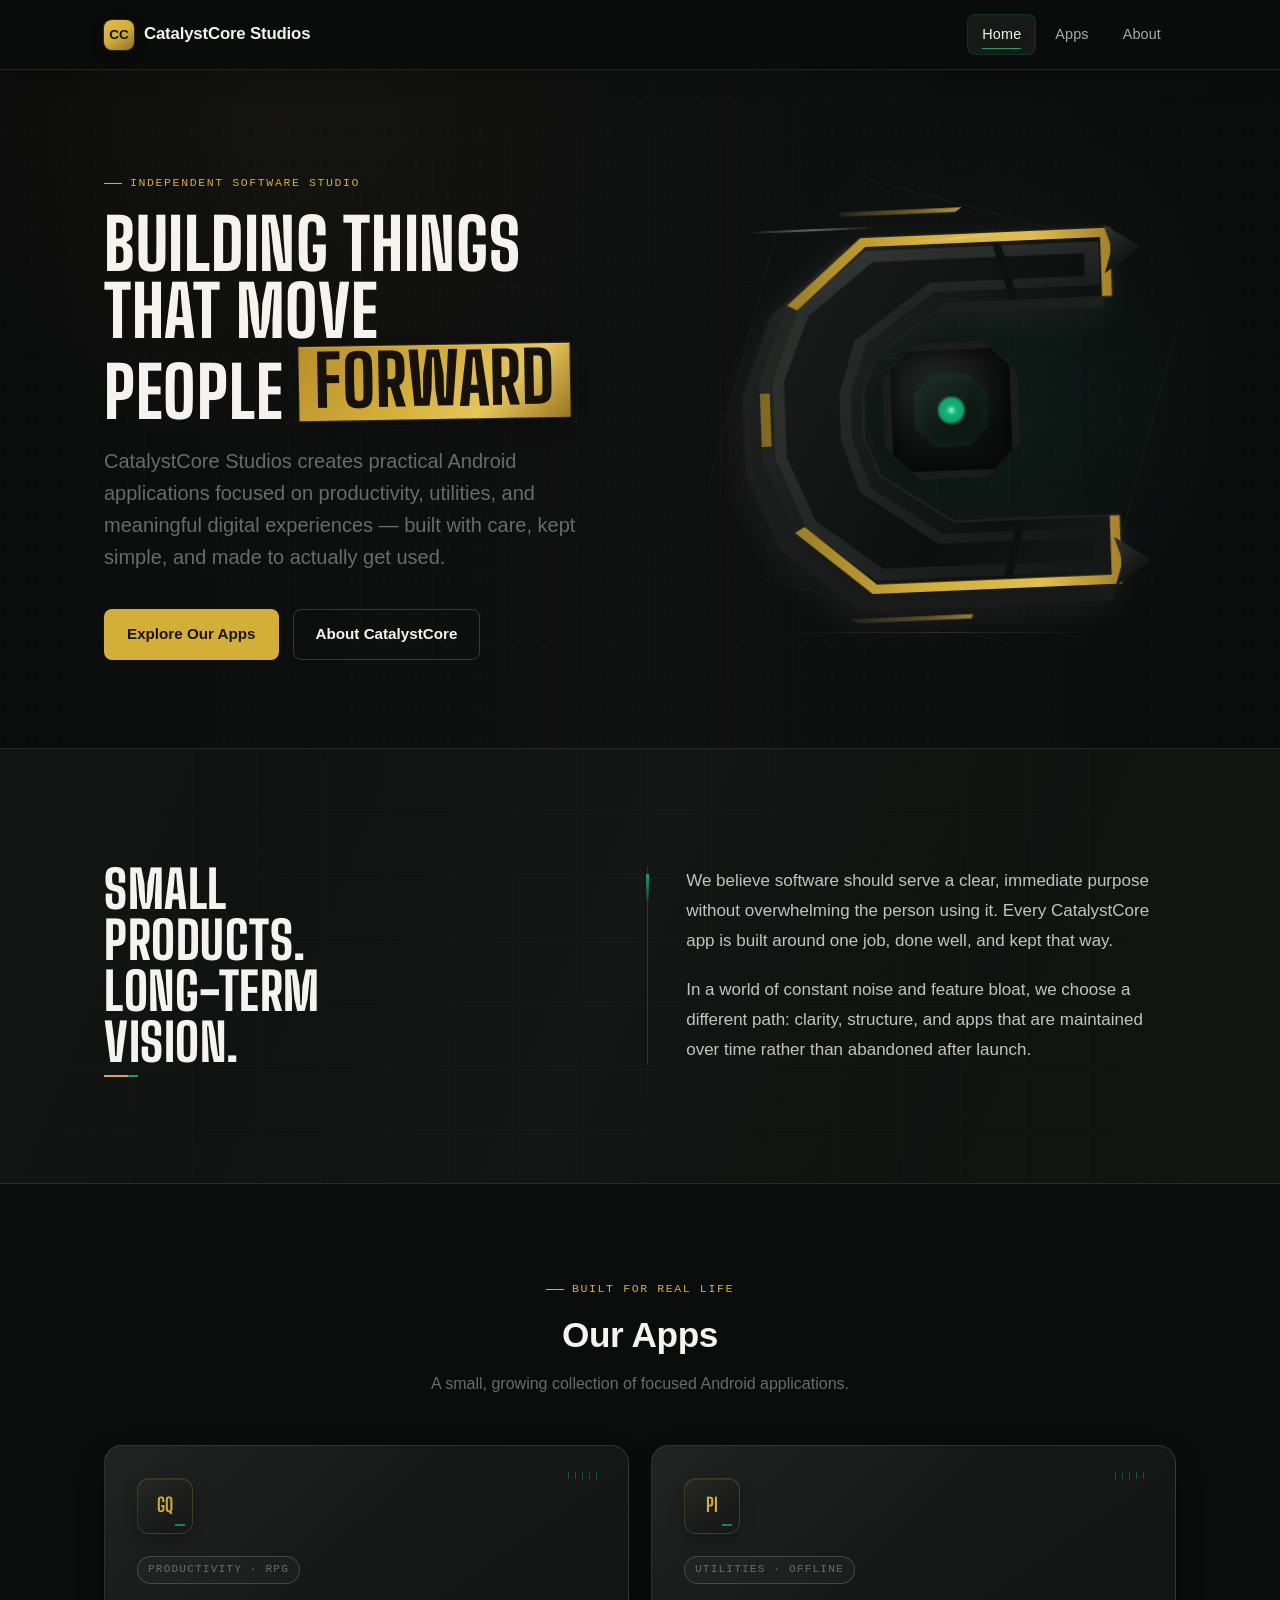
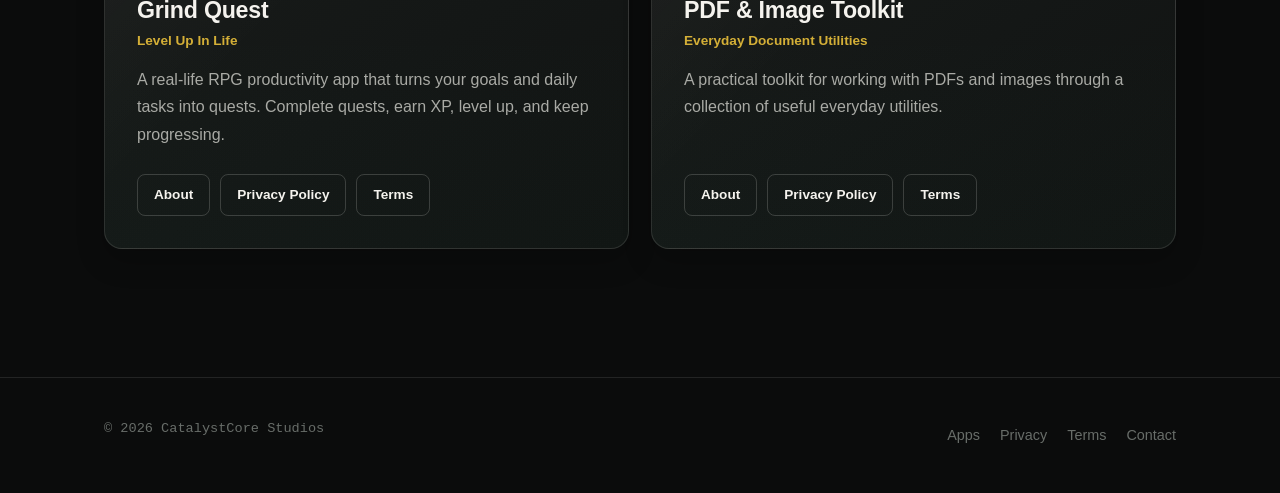
==== index.html @ 373990bd "feat: polish homepage UI, animations, and interactions" ====
<!DOCTYPE html>
<html lang="en">
<head>
  <meta charset="UTF-8" />
  <meta name="viewport" content="width=device-width, initial-scale=1.0" />
  <title>CatalystCore Studios | Practical Android Apps</title>
  <meta name="description" content="CatalystCore Studios builds practical Android applications focused on productivity, utilities, and meaningful digital experiences." />

  <!-- Open Graph -->
  <meta property="og:title" content="CatalystCore Studios" />
  <meta property="og:description" content="Building useful apps for everyday life." />
  <meta property="og:type" content="website" />
  <!-- TODO: Update with final production domain -->
  <meta property="og:url" content="https://example.github.io/catalystcore-studios/" />
  <meta property="og:image" content="assets/images/og-cover.png" />
  <!-- TODO: Add assets/images/og-cover.png (1200x630 recommended) -->

  <!-- TODO: Update canonical URL once the site has a final domain -->
  <link rel="canonical" href="https://example.github.io/catalystcore-studios/" />

  <link rel="icon" href="assets/icons/favicon.ico" />
  <!-- TODO: Add assets/icons/favicon.ico -->
  <link rel="stylesheet" href="css/style.css" />
</head>
<body>
  <a class="skip-link" href="#main">Skip to content</a>

  <header class="navbar">
    <div class="container navbar__inner">
      <a class="brand" href="index.html">
        <span class="brand__mark" aria-hidden="true">CC</span>
        CatalystCore Studios
      </a>
      <button class="nav-toggle" aria-label="Toggle navigation" aria-expanded="false">
        Menu
      </button>
      <nav class="nav-links" aria-label="Primary">
        <a href="index.html" aria-current="page">Home</a>
        <a href="apps/index.html">Apps</a>
        <a href="about.html">About</a>
      </nav>
    </div>
  </header>

  <main id="main">
    <section class="hero">
      <span class="hero-dot-field" aria-hidden="true"></span>
      <div class="container hero__inner">
        <div class="hero__copy">
          <span class="eyebrow">Independent Software Studio</span>
          <h1 class="display">
            Building things that move people
            <span class="box-accent">forward</span>
          </h1>
          <p class="hero__tagline">
            CatalystCore Studios creates practical Android applications
            focused on productivity, utilities, and meaningful digital
            experiences — built with care, kept simple, and made to
            actually get used.
          </p>
          <div class="hero__cta">
            <a class="btn btn--primary" href="apps/index.html">Explore Our Apps</a>
            <a class="btn btn--secondary" href="about.html">About CatalystCore</a>
          </div>
        </div>

        <div class="hero__visual" aria-hidden="true">
          <div class="hero-core">
            <div class="hero-core__halo"></div>
            <div class="hero-core__assembly">
              <span class="hero-core__rail hero-core__rail--one"></span>
              <span class="hero-core__rail hero-core__rail--two"></span>
              <div class="hero-core__c">
                <span class="hero-core__c-back"></span>
                <span class="hero-core__c-body"></span>
                <span class="hero-core__c-bevel"></span>
                <span class="hero-core__c-face"></span>
                <span class="hero-core__c-seam hero-core__c-seam--top"></span>
                <span class="hero-core__c-seam hero-core__c-seam--bottom"></span>
                <span class="hero-core__c-gold hero-core__c-gold--top"></span>
                <span class="hero-core__c-gold hero-core__c-gold--bottom"></span>
                <span class="hero-core__c-gold hero-core__c-gold--side"></span>
                <span class="hero-core__c-gold hero-core__c-gold--tip-top"></span>
                <span class="hero-core__c-gold hero-core__c-gold--tip-bottom"></span>
                <span class="hero-core__c-highlight"></span>
              </div>
              <span class="hero-core__fin hero-core__fin--one"></span>
              <span class="hero-core__fin hero-core__fin--two"></span>
              <div class="hero-core__chamber">
                <div class="hero-core__hex">
                  <span class="hero-core__energy"></span>
                </div>
              </div>
              <span class="hero-core__reflection"></span>
            </div>
            <span class="hero-core__baseline"></span>
          </div>
        </div>
      </div>
    </section>

    <section class="section section--band">
      <div class="container statement">
        <p class="statement__lead display">
          Small products.<br />
          <span class="box-accent box-accent--rust">Long-term vision.</span>
        </p>
        <div class="statement__body">
          <p>
            We believe software should serve a clear, immediate purpose
            without overwhelming the person using it. Every CatalystCore
            app is built around one job, done well, and kept that way.
          </p>
          <p>
            In a world of constant noise and feature bloat, we choose a
            different path: clarity, structure, and apps that are
            maintained over time rather than abandoned after launch.
          </p>
        </div>
      </div>
    </section>

    <section class="section" id="apps">
      <div class="container">
        <div class="section-heading">
          <span class="eyebrow">Built for real life</span>
          <h2>Our Apps</h2>
          <p>A small, growing collection of focused Android applications.</p>
        </div>

        <div class="grid grid--apps">
          <!-- Grind Quest -->
          <article class="card app-card reveal">
            <div class="app-card__icon" aria-hidden="true">GQ</div>
            <span class="app-card__tag">Productivity · RPG</span>
            <h3>Grind Quest</h3>
            <p class="app-card__tagline">Level Up In Life</p>
            <p>
              A real-life RPG productivity app that turns your goals and
              daily tasks into quests. Complete quests, earn XP, level up,
              and keep progressing.
            </p>
            <div class="app-card__actions">
              <a class="btn btn--secondary btn--small" href="apps/grind-quest/index.html">About</a>
              <a class="btn btn--secondary btn--small" href="apps/grind-quest/privacy.html">Privacy Policy</a>
              <a class="btn btn--secondary btn--small" href="apps/grind-quest/terms.html">Terms</a>
            </div>
          </article>

          <!-- PDF & Image Toolkit -->
          <article class="card app-card reveal">
            <div class="app-card__icon" aria-hidden="true">PI</div>
            <span class="app-card__tag">Utilities · Offline</span>
            <h3>PDF &amp; Image Toolkit</h3>
            <p class="app-card__tagline">Everyday Document Utilities</p>
            <p>
              A practical toolkit for working with PDFs and images through a
              collection of useful everyday utilities.
            </p>
            <div class="app-card__actions">
              <a class="btn btn--secondary btn--small" href="apps/pdf-image-toolkit/index.html">About</a>
              <a class="btn btn--secondary btn--small" href="apps/pdf-image-toolkit/privacy.html">Privacy Policy</a>
              <a class="btn btn--secondary btn--small" href="apps/pdf-image-toolkit/terms.html">Terms</a>
            </div>
          </article>

          <!-- To add a future app card, copy one of the <article class="app-card"> blocks above -->
        </div>
      </div>
    </section>
  </main>

  <footer class="footer">
    <div class="container footer__inner">
      <p class="footer__copy">© 2026 CatalystCore Studios</p>
      <nav class="footer__links" aria-label="Footer">
        <a href="apps/index.html">Apps</a>
        <a href="apps/index.html">Privacy</a>
        <a href="apps/index.html">Terms</a>
        <a href="about.html#contact">Contact</a>
      </nav>
    </div>
  </footer>

  <script src="js/main.js"></script>
</body>
</html>
---- css/style.css ----
/* ==========================================================================
   CatalystCore Studios — Design System
   Signature: the "ascent box" — the key word of every major headline sits
   inside a solid, slightly-tilted accent block. It's a nod to the studio's
   name (catalyst → change → forward motion) and to Grind Quest's whole
   premise of leveling up one deliberate step at a time.
   ========================================================================== */

@import url("https://fonts.googleapis.com/css2?family=Big+Shoulders+Display:wght@600;700;800;900&display=swap");

:root {
  /* Core colors */
  --color-bg: #0B0C0C;
  --color-surface: #0F1110;
  --color-card: #141616;
  --color-card-highlight: #1A1D1B;
  --color-text: #F5F3EE;
  --color-text-secondary: #A9AAA5;
  --color-text-muted: #686D69;
  --color-emerald: #0FA36E;
  --color-emerald-hover: #12B77D;
  --color-gold: #D4AF37;
  --color-gold-hover: #E2BF4D;
  --color-border: rgba(245, 243, 238, 0.10);
  --color-border-strong: rgba(245, 243, 238, 0.18);
  --color-focus: #0FA36E;
  --color-success: #78C69A;
  --color-danger: #E08B8B;
  --color-grid: rgba(255, 255, 255, 0.035);
  --color-gold-soft: rgba(212, 175, 55, 0.12);
  --color-emerald-soft: rgba(15, 163, 110, 0.12);

  /* Compatibility aliases for existing components */
  --background: var(--color-bg);
  --surface: var(--color-surface);
  --surface-alt: #121413;
  --surface-secondary: var(--color-card-highlight);
  --text: var(--color-text);
  --text-muted: var(--color-text-muted);
  --accent: var(--color-gold);
  --accent-strong: var(--color-gold-hover);
  --accent-soft: var(--color-gold-soft);
  --rust: var(--color-emerald);
  --rust-soft: var(--color-emerald-soft);
  --border: var(--color-border);
  --border-strong: var(--color-border-strong);
  --danger: var(--color-danger);
  --success: var(--color-success);

  /* Typography */
  --font-sans: -apple-system, BlinkMacSystemFont, "Segoe UI", Inter, Roboto, Helvetica, Arial, sans-serif;
  --font-display: "Big Shoulders Display", var(--font-sans);
  --font-mono: ui-monospace, SFMono-Regular, Menlo, monospace;
  --font-weight-regular: 400;
  --font-weight-medium: 500;
  --font-weight-semibold: 600;
  --font-weight-bold: 700;
  --font-size-display: clamp(3rem, 7vw, 5.5rem);
  --font-size-h1: clamp(2.35rem, 5vw, 4rem);
  --font-size-h2: clamp(1.7rem, 3.2vw, 2.5rem);
  --font-size-h3: clamp(1.2rem, 2vw, 1.5rem);
  --font-size-body: 1rem;
  --font-size-small: 0.9rem;
  --font-size-meta: 0.72rem;
  --line-height-body: 1.6;
  --line-height-tight: 1.05;
  --letter-spacing-meta: 0.12em;

  /* Spacing */
  --space-1: 4px;
  --space-2: 8px;
  --space-3: 12px;
  --space-4: 16px;
  --space-5: 20px;
  --space-6: 24px;
  --space-8: 32px;
  --space-10: 40px;
  --space-12: 48px;
  --space-16: 64px;
  --space-20: 80px;

  /* Surfaces */
  --surface-card: var(--color-card);
  --surface-panel: var(--color-surface);
  --surface-elevated: var(--color-card-highlight);
  --border-subtle: var(--color-border);
  --border-strong-token: var(--color-border-strong);
  --radius-sm: 8px;
  --radius-md: 12px;
  --radius-lg: 18px;
  --shadow-sm: 0 1px 2px rgba(0, 0, 0, 0.35);
  --shadow-md: 0 10px 28px rgba(0, 0, 0, 0.32);
  --shadow-lg: 0 20px 50px rgba(0, 0, 0, 0.42);

  /* Motion */
  --duration-fast: 150ms;
  --duration-normal: 220ms;
  --duration-slow: 420ms;
  --ease-standard: cubic-bezier(0.2, 0.65, 0.3, 1);
  --ease-emphasized: cubic-bezier(0.16, 1, 0.3, 1);

  --max-width: 1120px;
}


/* ---- Reset ---- */
*,
*::before,
*::after {
  box-sizing: border-box;
}

html {
  scroll-behavior: smooth;
}

@media (prefers-reduced-motion: reduce) {
  html {
    scroll-behavior: auto;
  }
  *,
  *::before,
  *::after {
    animation-duration: 0.001ms !important;
    animation-iteration-count: 1 !important;
    transition-duration: 0.001ms !important;
    scroll-behavior: auto !important;
  }
}

body {
  margin: 0;
  background: var(--background);
  color: var(--text);
  font-family: var(--font-sans);
  line-height: 1.6;
  -webkit-font-smoothing: antialiased;
}

img {
  max-width: 100%;
  display: block;
}

a {
  color: inherit;
  text-decoration: none;
}

ul {
  list-style: none;
  margin: 0;
  padding: 0;
}

h1,
h2,
h3,
h4 {
  line-height: 1.05;
  font-weight: 700;
  letter-spacing: -0.01em;
  margin: 0 0 0.5em;
  font-family: var(--font-sans);
}

p {
  margin: 0 0 1em;
  color: var(--text-muted);
}

/* ---- Focus states (accessibility) ---- */
a:focus-visible,
button:focus-visible,
input:focus-visible {
  outline: 2px solid var(--color-focus);
  outline-offset: 3px;
  border-radius: 4px;
}

/* ---- Layout helpers ---- */
.container {
  width: 100%;
  max-width: var(--max-width);
  margin: 0 auto;
  padding: 0 24px;
}

.section {
  padding: 88px 0;
}

.section--tight {
  padding: 56px 0;
}

/* Alternating warm band — the studio's rhythm device, echoed from panel
   to panel down every long page instead of a flat single background. */
.section--band {
  background: var(--surface-alt);
  border-top: 1px solid var(--border);
  border-bottom: 1px solid var(--border);
}

.section-heading {
  max-width: 640px;
  margin: 0 auto 48px;
  text-align: center;
}

.section-heading h2 {
  font-size: clamp(1.6rem, 3vw, 2.2rem);
}

#apps .section-heading h2 {
  transition: color 220ms var(--ease-standard), transform 220ms var(--ease-standard);
}

#apps .section-heading:hover h2 {
  color: #fffefa;
  transform: translateY(-1px);
}

.section-heading p {
  margin: 0;
}

/* ---- Eyebrow / kicker label ---- */
.eyebrow {
  display: inline-flex;
  align-items: center;
  gap: 8px;
  font-family: var(--font-mono);
  font-size: 0.72rem;
  letter-spacing: 0.14em;
  text-transform: uppercase;
  color: var(--accent);
  margin-bottom: 18px;
}

.eyebrow::before {
  content: "";
  width: 18px;
  height: 1px;
  background: var(--accent);
  display: inline-block;
}

.hero__copy > .eyebrow,
#apps .section-heading .eyebrow {
  transition:
    color 220ms var(--ease-standard),
    letter-spacing 220ms var(--ease-standard);
}

.hero__copy > .eyebrow::before,
#apps .section-heading .eyebrow::before {
  transition: background-color 220ms var(--ease-standard), width 220ms var(--ease-standard);
}

.hero__copy:hover > .eyebrow,
#apps .section-heading:hover .eyebrow {
  color: var(--color-emerald-hover);
  letter-spacing: 0.145em;
}

.hero__copy:hover > .eyebrow::before,
#apps .section-heading:hover .eyebrow::before {
  width: 21px;
  background-color: var(--color-emerald);
}

/* ---- Signature: Ascent Box ---- */
.display {
  font-family: var(--font-display);
  font-weight: 800;
  text-transform: uppercase;
  letter-spacing: 0.01em;
  line-height: 0.95;
}

.box-accent {
  display: inline-block;
  background: var(--accent);
  color: #14120a;
  padding: 0.02em 0.22em 0.08em;
  transform: rotate(-1deg);
  box-shadow: var(--shadow-sm);
}

.box-accent--rust {
  background: var(--rust);
  color: #17110c;
}

/* ---- Skip link ---- */
.skip-link {
  position: absolute;
  top: -48px;
  left: 16px;
  background: var(--accent);
  color: #17150c;
  padding: 10px 16px;
  border-radius: var(--radius-sm);
  font-weight: 600;
  z-index: 999;
  transition: top 0.15s ease;
}

.skip-link:focus {
  top: 16px;
}

/* ---- Navbar ---- */
.navbar {
  position: sticky;
  top: 0;
  z-index: 100;
  background: rgba(11, 12, 12, 0.84);
  border-bottom: 1px solid var(--border-subtle);
  backdrop-filter: blur(12px) saturate(115%);
  -webkit-backdrop-filter: blur(12px) saturate(115%);
  box-shadow: 0 6px 24px rgba(0, 0, 0, 0.16);
  transition: background var(--duration-normal) var(--ease-standard),
    border-color var(--duration-normal) var(--ease-standard),
    box-shadow var(--duration-normal) var(--ease-standard);
}

.navbar__inner {
  display: flex;
  align-items: center;
  justify-content: space-between;
  padding: 14px 24px;
}

.brand {
  display: inline-flex;
  align-items: center;
  gap: 10px;
  font-weight: var(--font-weight-semibold);
  font-size: 1.05rem;
  color: var(--color-text);
  letter-spacing: -0.01em;
  transition: color var(--duration-normal) var(--ease-standard);
}

.brand:hover {
  color: var(--color-text);
}

.brand__mark {
  width: 30px;
  height: 30px;
  border-radius: var(--radius-sm);
  background: linear-gradient(145deg, #E0BC4A 0%, #D4AF37 48%, #8B7127 100%);
  display: inline-flex;
  align-items: center;
  justify-content: center;
  font-size: 0.85rem;
  font-weight: 800;
  color: #11120F;
  flex-shrink: 0;
  box-shadow: 0 0 0 1px rgba(212, 175, 55, 0.18), 0 5px 14px rgba(0, 0, 0, 0.24);
  transition: transform var(--duration-normal) var(--ease-emphasized),
    box-shadow var(--duration-normal) var(--ease-standard);
}

.brand:hover .brand__mark {
  transform: translateY(-1px);
  box-shadow: 0 0 0 1px rgba(15, 163, 110, 0.24),
    0 0 18px rgba(15, 163, 110, 0.12),
    0 7px 16px rgba(0, 0, 0, 0.28);
}

.nav-links {
  display: flex;
  align-items: center;
  gap: 4px;
}

.nav-links a {
  position: relative;
  display: inline-flex;
  align-items: center;
  min-height: 38px;
  padding: 8px 14px;
  border: 1px solid transparent;
  border-radius: var(--radius-sm);
  color: var(--color-text-secondary);
  font-size: 0.9rem;
  font-weight: var(--font-weight-medium);
  letter-spacing: 0.01em;
  transition: color var(--duration-normal) var(--ease-standard),
    background var(--duration-normal) var(--ease-standard),
    border-color var(--duration-normal) var(--ease-standard),
    transform var(--duration-normal) var(--ease-emphasized),
    box-shadow var(--duration-normal) var(--ease-standard);
}

.nav-links a::after {
  content: "";
  position: absolute;
  left: 14px;
  right: 14px;
  bottom: 5px;
  height: 1px;
  background: var(--color-emerald);
  transform: scaleX(0);
  transform-origin: center;
  opacity: 0;
  transition: transform var(--duration-normal) var(--ease-emphasized),
    opacity var(--duration-normal) var(--ease-standard);
}

.nav-links a:hover {
  color: var(--color-text);
  background: rgba(26, 29, 27, 0.68);
  border-color: rgba(245, 243, 238, 0.07);
  transform: translateY(-1px);
}

.nav-links a:hover::after,
.nav-links a[aria-current="page"]::after {
  transform: scaleX(1);
  opacity: 1;
}

.nav-links a[aria-current="page"] {
  color: var(--color-text);
  background: rgba(26, 29, 27, 0.88);
  border-color: rgba(15, 163, 110, 0.16);
  box-shadow: inset 0 0 18px rgba(15, 163, 110, 0.035);
}

.nav-toggle {
  display: none;
  position: relative;
  background: rgba(20, 22, 22, 0.78);
  border: 1px solid var(--border-subtle);
  border-radius: var(--radius-sm);
  color: var(--color-text);
  padding: 8px 10px;
  cursor: pointer;
  transition: background var(--duration-normal) var(--ease-standard),
    border-color var(--duration-normal) var(--ease-standard),
    transform var(--duration-normal) var(--ease-emphasized);
}

.nav-toggle:hover {
  background: var(--color-card-highlight);
  border-color: rgba(15, 163, 110, 0.28);
  transform: translateY(-1px);
}

/* ---- Buttons ---- */
.btn {
  display: inline-flex;
  align-items: center;
  justify-content: center;
  gap: 8px;
  padding: 12px 22px;
  border-radius: var(--radius-sm);
  font-weight: 600;
  font-size: 0.95rem;
  cursor: pointer;
  border: 1px solid transparent;
  transition: transform var(--duration-normal) var(--ease-emphasized),
    background var(--duration-normal) var(--ease-standard),
    border-color var(--duration-normal) var(--ease-standard),
    box-shadow var(--duration-normal) var(--ease-standard),
    color var(--duration-normal) var(--ease-standard);
}

.btn:active {
  transform: translateY(1px);
}

.btn--primary {
  background: var(--accent);
  color: #17150c;
}

.btn--primary:hover {
  background: linear-gradient(135deg, var(--color-gold-hover), var(--color-gold));
  box-shadow: 0 7px 18px rgba(212, 175, 55, 0.14);
  transform: translateY(-1px);
}

.hero__cta > .btn--primary {
  position: relative;
  isolation: isolate;
  background: var(--accent);
  transition:
    transform 280ms var(--ease-standard),
    background-color 280ms var(--ease-standard),
    border-color 280ms var(--ease-standard),
    box-shadow 280ms var(--ease-standard),
    color 280ms var(--ease-standard);
}

.hero__cta > .btn--primary::before {
  content: "";
  position: absolute;
  inset: 0;
  z-index: -1;
  border-radius: inherit;
  background: linear-gradient(135deg, var(--color-gold-hover), var(--color-gold));
  opacity: 0;
  transition: opacity 280ms var(--ease-standard);
  pointer-events: none;
}

.hero__cta > .btn--primary:hover {
  background: var(--accent);
}

.hero__cta > .btn--primary:hover::before {
  opacity: 1;
}

.btn--secondary {
  background: transparent;
  color: var(--text);
  border-color: var(--border-strong);
}

.btn--secondary:hover {
  border-color: rgba(15, 163, 110, 0.34);
  color: var(--color-text);
  background: rgba(15, 163, 110, 0.05);
  box-shadow: 0 5px 16px rgba(0, 0, 0, 0.18);
  transform: translateY(-1px);
}

.btn--small {
  padding: 9px 16px;
  font-size: 0.85rem;
}

.btn--block {
  width: 100%;
}

.btn--disabled,
.btn[aria-disabled="true"] {
  opacity: 0.5;
  pointer-events: none;
}

/* ---- Hero ---- */
.hero {
  padding: 96px 0 88px;
  position: relative;
  overflow: hidden;
  isolation: isolate;
  background:
    radial-gradient(circle at 78% 42%, rgba(15, 163, 110, 0.045), transparent 28%),
    radial-gradient(circle at 22% 8%, rgba(212, 175, 55, 0.035), transparent 30%),
    var(--color-bg);
}

.hero::before {
  content: "";
  position: absolute;
  inset: 0;
  z-index: -2;
  background-image:
    linear-gradient(var(--color-grid) 1px, transparent 1px),
    linear-gradient(90deg, var(--color-grid) 1px, transparent 1px);
  background-size: 72px 72px;
  mask-image: radial-gradient(ellipse at center, black 20%, transparent 82%);
  -webkit-mask-image: radial-gradient(ellipse at center, black 20%, transparent 82%);
  opacity: 0.55;
  pointer-events: none;
}

.hero::after {
  content: "";
  position: absolute;
  inset: 0;
  z-index: -1;
  background:
    linear-gradient(90deg, transparent 0%, rgba(245, 243, 238, 0.018) 50%, transparent 100%),
    radial-gradient(circle at 76% 52%, rgba(15, 163, 110, 0.06), transparent 24%);
  pointer-events: none;
}

.hero-dot-field {
  position: absolute;
  inset: 0;
  z-index: 0;
  pointer-events: none;
}

.hero-dot-field::before,
.hero-dot-field::after {
  content: "";
  position: absolute;
  inset: 0;
  background-size: 32px 32px;
  background-position: 16px 16px;
  pointer-events: none;
}

.hero-dot-field::before {
  background-image: radial-gradient(circle, rgba(205, 213, 207, 0.12) 0.9px, transparent 1.2px);
  opacity: 0.38;
}

.hero-dot-field::after {
  background-image: radial-gradient(circle, rgba(15, 163, 110, 0.38) 0.95px, transparent 1.25px);
  mask-image: radial-gradient(circle 156px at var(--dot-x, -240px) var(--dot-y, -240px), rgba(0, 0, 0, 0.88) 0%, rgba(0, 0, 0, 0.62) 38%, rgba(0, 0, 0, 0.2) 72%, transparent 100%);
  -webkit-mask-image: radial-gradient(circle 156px at var(--dot-x, -240px) var(--dot-y, -240px), rgba(0, 0, 0, 0.88) 0%, rgba(0, 0, 0, 0.62) 38%, rgba(0, 0, 0, 0.2) 72%, transparent 100%);
  opacity: 0;
  transition: opacity 360ms var(--ease-standard);
}

.hero-dot-field.is-active::after {
  opacity: 0.8;
}

.hero__inner {
  position: relative;
  z-index: 1;
  display: grid;
  grid-template-columns: 1.08fr 0.92fr;
  gap: 52px;
  align-items: center;
}

.hero__copy {
  max-width: 560px;
  position: relative;
  z-index: 2;
}

.hero h1 {
  font-size: clamp(2.6rem, 6vw, 4.4rem);
  margin-bottom: 20px;
  color: var(--color-text);
  text-wrap: balance;
  transition: color 220ms var(--ease-standard), transform 220ms var(--ease-standard);
}

.hero__copy:hover h1 {
  color: #fffefa;
  transform: translateY(-1px);
}

.hero .box-accent {
  position: relative;
  overflow: hidden;
  background: linear-gradient(135deg, #B98E28 0%, var(--color-gold) 45%, #E6C65B 72%, #9B7620 100%);
  color: #14120A;
  box-shadow:
    0 1px 0 rgba(255, 255, 255, 0.18) inset,
    0 8px 18px rgba(0, 0, 0, 0.22),
    0 0 0 1px rgba(212, 175, 55, 0.18);
}

.hero .box-accent::after {
  content: "";
  position: absolute;
  top: -20%;
  left: -30%;
  width: 18%;
  height: 140%;
  background: rgba(255, 255, 255, 0.22);
  transform: skewX(-18deg);
  opacity: 0;
  transition: left 500ms var(--ease-emphasized), opacity 300ms var(--ease-standard);
}

.hero:hover .box-accent::after {
  left: 112%;
  opacity: 0.7;
}

.hero__tagline {
  font-size: clamp(1.05rem, 2vw, 1.25rem);
  color: var(--text-muted);
  margin-bottom: 36px;
  max-width: 46ch;
}

.hero__cta {
  display: flex;
  gap: 14px;
  flex-wrap: wrap;
}

.hero__visual {
  position: relative;
  min-height: 460px;
  display: flex;
  align-items: center;
  justify-content: center;
  perspective: 1100px;
}

.hero-core {
  position: relative;
  width: min(100%, 500px);
  aspect-ratio: 1 / 1;
  display: grid;
  place-items: center;
}

/* Faint architectural back layer: slowly turning octagonal frame. */
.hero-core::before {
  content: "";
  position: absolute;
  inset: 6%;
  border: 1px solid rgba(245, 243, 238, 0.06);
  clip-path: polygon(18% 0, 82% 0, 100% 18%, 100% 82%, 82% 100%, 18% 100%, 0 82%, 0 18%);
  transform: rotate(15deg);
  animation: catalyst-core-frame 120s linear infinite;
}

.hero-core__halo {
  position: absolute;
  width: 34%;
  height: 34%;
  left: 33%;
  top: 33%;
  border-radius: 50%;
  background: radial-gradient(circle, rgba(15, 163, 110, 0.14) 0%, rgba(15, 163, 110, 0.03) 40%, transparent 70%);
  filter: blur(10px);
  opacity: 0.7;
}

.hero-core__assembly {
  position: relative;
  width: 88%;
  height: 88%;
  transform-style: preserve-3d;
  transform: rotateX(4deg) rotateY(-6deg) rotateZ(-2deg);
  animation: catalyst-core-float 9s ease-in-out infinite;
}

/* ---- The engineered C (built as a C: two arms + body + open right side) ---- */
.hero-core__c {
  position: absolute;
  inset: 4%;
  transform: translateZ(-6px);
  filter:
    drop-shadow(-8px 12px 14px rgba(0, 0, 0, 0.5))
    drop-shadow(0 0 1px rgba(245, 243, 238, 0.25));
}

.hero-core__c > span {
  position: absolute;
  inset: 0;
  display: block;
}

/* BACK: offset ghost plate gives layered depth */
.hero-core__c-back {
  transform: translate(-3.5%, 3%) scale(1.02);
  background: linear-gradient(160deg, #1B1E1C, #0F1110);
  opacity: 0.55;
  clip-path: polygon(30% 3%, 96% 3%, 96% 21%, 52% 21%, 33% 34%, 29% 44%, 29% 56%, 33% 66%, 52% 79%, 96% 79%, 96% 97%, 30% 97%, 10% 80%, 2% 60%, 2% 40%, 10% 20%);
}

/* MIDDLE: primary dark-metal body */
.hero-core__c-body {
  background:
    linear-gradient(115deg, #2A2E2B 0%, #181B19 38%, #0F1110 70%, #1A1D1B 100%);
  clip-path: polygon(30% 3%, 96% 3%, 96% 21%, 52% 21%, 33% 34%, 29% 44%, 29% 56%, 33% 66%, 52% 79%, 96% 79%, 96% 97%, 30% 97%, 10% 80%, 2% 60%, 2% 40%, 10% 20%);
}

/* Bevel plane: slightly lighter, inset */
.hero-core__c-bevel {
  background:
    linear-gradient(180deg, rgba(245, 243, 238, 0.10) 0%, transparent 22%),
    linear-gradient(105deg, #333835 0%, #202422 42%, #141716 100%);
  clip-path: polygon(31% 6.5%, 93% 6.5%, 93% 18%, 49% 18%, 30.5% 31%, 26% 44%, 26% 56%, 30.5% 69%, 49% 82%, 93% 82%, 93% 93.5%, 31% 93.5%, 13% 79%, 5.5% 60%, 5.5% 40%, 13% 21%);
  opacity: 0.9;
}

/* Recessed dark inner plane */
.hero-core__c-face {
  background:
    linear-gradient(120deg, #1B1F1D 0%, #0E100F 60%, #151816 100%);
  clip-path: polygon(33% 9.5%, 89% 9.5%, 89% 15.5%, 48% 15.5%, 27.5% 30%, 23% 44%, 23% 56%, 27.5% 70%, 48% 84.5%, 89% 84.5%, 89% 90.5%, 33% 90.5%, 15.5% 77%, 8.5% 60%, 8.5% 40%, 15.5% 23%);
  box-shadow: inset 0 0 20px rgba(0, 0, 0, 0.7);
}

/* Mechanical seams cutting across each arm */
.hero-core__c-seam {
  background: linear-gradient(90deg, #060707, #121514);
  box-shadow: 1px 0 0 rgba(245, 243, 238, 0.10);
}

.hero-core__c-seam--top {
  clip-path: polygon(64% 3%, 66.2% 3%, 71.2% 21%, 69% 21%);
}

.hero-core__c-seam--bottom {
  clip-path: polygon(64% 97%, 66.2% 97%, 71.2% 79%, 69% 79%);
}

/* FRONT: gold follows the C only in intentional segments */
.hero-core__c-gold {
  background: linear-gradient(90deg, #8E6F1E 0%, var(--color-gold) 45%, var(--color-gold-hover) 75%, #9B7620 100%);
}

.hero-core__c-gold--top {
  clip-path: polygon(10% 20%, 30% 3%, 96% 3%, 96% 5.4%, 31.2% 5.4%, 12.6% 21.4%);
}

.hero-core__c-gold--bottom {
  clip-path: polygon(10% 80%, 30% 97%, 96% 97%, 96% 94.6%, 31.2% 94.6%, 12.6% 78.6%);
}

.hero-core__c-gold--side {
  clip-path: polygon(2% 43%, 4.6% 43%, 4.6% 57%, 2% 57%);
  opacity: 0.85;
}

.hero-core__c-gold--tip-top {
  clip-path: polygon(93.4% 3%, 96% 3%, 96% 21%, 93.4% 21%);
}

.hero-core__c-gold--tip-bottom {
  clip-path: polygon(93.4% 79%, 96% 79%, 96% 97%, 93.4% 97%);
}

.hero-core__c-highlight {
  inset: auto;
  left: 34%;
  top: 6.5%;
  width: 34%;
  height: 2px;
  background: linear-gradient(90deg, transparent, rgba(245, 243, 238, 0.35), transparent);
}

/* Structural rails sit behind the C, leading energy toward the opening */
.hero-core__rail {
  position: absolute;
  display: block;
  height: 5px;
  background: linear-gradient(90deg, #232725, #7C662C 60%, var(--color-gold));
  box-shadow: 0 4px 10px rgba(0, 0, 0, 0.4);
  opacity: 0.85;
  clip-path: polygon(0 0, 100% 0, 96% 100%, 4% 100%);
}

.hero-core__rail--one {
  width: 30%;
  top: 0;
  left: 26%;
  transform: translateZ(-20px) skewX(-30deg);
}

.hero-core__rail--two {
  width: 30%;
  bottom: 0;
  left: 26%;
  transform: translateZ(-20px) skewX(30deg);
}

/* Directional fins at the arm tips, pointing out of the opening */
.hero-core__fin {
  position: absolute;
  display: block;
  width: 9%;
  height: 12%;
  right: 0;
  background: linear-gradient(145deg, #2E3330, #101211 75%);
  clip-path: polygon(0 0, 100% 50%, 0 100%, 22% 50%);
  filter: drop-shadow(4px 6px 6px rgba(0, 0, 0, 0.4));
  transform: translateZ(4px);
}

.hero-core__fin--one { top: 6%; }
.hero-core__fin--two { bottom: 6%; }

/* ---- Hexagonal core ---- */
.hero-core__chamber {
  position: absolute;
  left: 53%;
  top: 50%;
  width: 33%;
  aspect-ratio: 1;
  transform: translate(-50%, -50%) translateZ(24px);
  display: grid;
  place-items: center;
  background: radial-gradient(circle at 38% 30%, #222724, #0B0C0C 68%);
  border: 8px solid #1A1D1B;
  box-shadow: inset 0 0 18px rgba(0, 0, 0, 0.55);
  clip-path: polygon(25% 0, 75% 0, 100% 25%, 100% 75%, 75% 100%, 25% 100%, 0 75%, 0 25%);
  filter: drop-shadow(0 16px 18px rgba(0, 0, 0, 0.5));
}

.hero-core__hex {
  position: relative;
  width: 60%;
  aspect-ratio: 1;
  display: grid;
  place-items: center;
  background: linear-gradient(145deg, #1E2D27, #0D1713 68%);
  box-shadow: inset 0 0 16px rgba(15, 163, 110, 0.14);
  clip-path: polygon(25% 0, 75% 0, 100% 25%, 100% 75%, 75% 100%, 25% 100%, 0 75%, 0 25%);
  outline: 2px solid rgba(15, 163, 110, 0.6);
}

.hero-core__energy {
  width: 40%;
  aspect-ratio: 1;
  background: radial-gradient(circle, #A5F2D2 0%, var(--color-emerald-hover) 24%, var(--color-emerald) 58%, transparent 74%);
  clip-path: polygon(25% 0, 75% 0, 100% 25%, 100% 75%, 75% 100%, 25% 100%, 0 75%, 0 25%);
  animation: catalyst-core-energy 5s ease-in-out infinite;
}

.hero-core__reflection {
  position: absolute;
  width: 26%;
  height: 3px;
  top: 8%;
  left: 44%;
  background: linear-gradient(90deg, transparent, rgba(245, 243, 238, 0.22), transparent);
  transform: rotate(-3deg) translateZ(30px);
  animation: catalyst-core-glint 14s ease-in-out infinite;
}

.hero-core__baseline {
  position: absolute;
  width: 72%;
  height: 1px;
  bottom: 3%;
  background: linear-gradient(90deg, transparent, rgba(245, 243, 238, 0.12), transparent);
}

@keyframes catalyst-core-float {
  0%, 100% { transform: rotateX(4deg) rotateY(-6deg) rotateZ(-2deg) translate3d(0, 0, 0); }
  50% { transform: rotateX(4deg) rotateY(-4deg) rotateZ(-1deg) translate3d(0, -6px, 0); }
}

@keyframes catalyst-core-energy {
  0%, 100% { transform: scale(0.94); opacity: 0.8; }
  50% { transform: scale(1.04); opacity: 1; }
}

@keyframes catalyst-core-frame {
  to { transform: rotate(375deg); }
}

@keyframes catalyst-core-glint {
  0%, 100% { opacity: 0.25; }
  50% { opacity: 0.8; }
}

@media (prefers-reduced-motion: reduce) {
  .hero-core::before,
  .hero-core__assembly,
  .hero-core__energy,
  .hero-core__reflection {
    animation: none;
  }

  .hero .box-accent::after {
    transition: none;
  }

  .hero-dot-field::after {
    opacity: 0 !important;
    transition: none;
  }
}

/* ---- Pull statement / manifesto band ---- */
.section--band:has(.statement) {
  position: relative;
  isolation: isolate;
  overflow: hidden;
  padding: clamp(96px, 9vw, 124px) 0;
  border-top: 1px solid rgba(245, 243, 238, 0.09);
  border-bottom: 1px solid rgba(245, 243, 238, 0.11);
  background: linear-gradient(112deg, #121413 0%, #101211 56%, #131512 100%);
}

.section--band:has(.statement)::before {
  content: "";
  position: absolute;
  inset: 0;
  z-index: -1;
  background-image:
    linear-gradient(rgba(245, 243, 238, 0.018) 1px, transparent 1px),
    linear-gradient(90deg, rgba(245, 243, 238, 0.018) 1px, transparent 1px),
    linear-gradient(112deg, transparent 18%, rgba(245, 243, 238, 0.018) 48%, transparent 78%);
  background-size: 64px 64px, 64px 64px, 100% 100%;
  mask-image: linear-gradient(90deg, transparent, black 18%, black 82%, transparent);
  pointer-events: none;
}

.statement {
  display: grid;
  position: relative;
  grid-template-columns: minmax(0, 0.95fr) minmax(0, 1.05fr);
  gap: clamp(32px, 5vw, 64px);
  align-items: center;
}

.statement__lead {
  font-family: var(--font-display);
  text-transform: uppercase;
  font-size: 3.25rem;
  line-height: 0.98;
  font-weight: 800;
  color: var(--color-text);
  margin: 0;
  max-width: 13ch;
  transition: color 220ms var(--ease-standard), transform 220ms var(--ease-standard);
}

.statement:hover .statement__lead {
  color: #fffefa;
  transform: translateY(-2px);
}

.statement:hover .statement__lead .box-accent--rust {
  color: #fffefa;
}

.statement__lead .box-accent--rust {
  position: relative;
  padding: 0;
  background: none;
  color: var(--color-text);
  box-shadow: none;
  transform: none;
}

.statement__lead .box-accent--rust::after {
  content: "";
  position: absolute;
  left: 0;
  bottom: -0.18em;
  width: 34px;
  height: 2px;
  background: linear-gradient(90deg, var(--color-gold) 0 72%, var(--color-emerald) 72% 100%);
}

.statement__body {
  position: relative;
  padding-left: clamp(24px, 3vw, 40px);
  border-left: 1px solid rgba(245, 243, 238, 0.13);
}

.statement__body::before {
  content: "";
  position: absolute;
  left: -2px;
  top: 8px;
  width: 3px;
  height: 28px;
  background: linear-gradient(var(--color-emerald), rgba(15, 163, 110, 0.12));
}

.statement__body p {
  max-width: 62ch;
  color: #C4C4BD;
  font-size: 1.0625rem;
  line-height: 1.78;
  margin-bottom: 18px;
}

.statement__body p:last-child {
  margin-bottom: 0;
}

@media (max-width: 760px) {
  .statement {
    grid-template-columns: 1fr;
    gap: 28px;
  }

  .statement__lead {
    max-width: 16ch;
    font-size: 2.7rem;
  }

  .statement__body {
    padding: 24px 0 0;
    border-left: 0;
    border-top: 1px solid rgba(245, 243, 238, 0.13);
  }

  .statement__body::before {
    left: 0;
    top: -2px;
    width: 34px;
    height: 3px;
    background: linear-gradient(90deg, var(--color-emerald), rgba(15, 163, 110, 0.12));
  }
}

/* ---- Cards ---- */
.card {
  background: var(--surface);
  border: 1px solid var(--border);
  border-radius: var(--radius-lg);
  padding: 28px;
  transition: border-color 0.15s ease, transform 0.15s ease;
}

.card:hover {
  border-color: var(--accent);
  transform: translateY(-2px);
}

.grid {
  display: grid;
  gap: 24px;
}

.grid--apps {
  grid-template-columns: repeat(auto-fit, minmax(min(100%, 320px), 1fr));
  align-items: stretch;
  gap: 22px;
}

.app-card {
  position: relative;
  isolation: isolate;
  overflow: hidden;
  display: flex;
  flex-direction: column;
  gap: 0;
  padding: clamp(24px, 3vw, 32px);
  border-color: rgba(245, 243, 238, 0.12);
  background:
    linear-gradient(135deg, rgba(245, 243, 238, 0.035), transparent 38%),
    linear-gradient(0deg, rgba(15, 163, 110, 0.018), transparent 56%),
    linear-gradient(145deg, #191c1a 0%, #141716 56%, #111312 100%);
  box-shadow: 0 12px 28px rgba(0, 0, 0, 0.22);
  transition:
    opacity 220ms var(--ease-standard),
    border-color 220ms var(--ease-standard),
    box-shadow 220ms var(--ease-standard),
    transform 220ms var(--ease-standard);
}

.app-card.reveal {
  transition:
    opacity 220ms var(--ease-standard),
    transform 220ms var(--ease-standard),
    border-color 220ms var(--ease-standard),
    box-shadow 220ms var(--ease-standard);
}

.app-card::before {
  content: "";
  position: absolute;
  top: 26px;
  right: 26px;
  z-index: 1;
  width: 34px;
  height: 7px;
  background: repeating-linear-gradient(90deg, rgba(15, 163, 110, 0.64) 0 1px, transparent 1px 7px);
  opacity: 0.7;
  transition: opacity 220ms var(--ease-standard);
  pointer-events: none;
}

.app-card::after {
  content: "";
  position: absolute;
  inset: 0;
  z-index: -1;
  background: linear-gradient(145deg, rgba(245, 243, 238, 0.04), rgba(15, 163, 110, 0.035) 58%, rgba(15, 163, 110, 0.025));
  opacity: 0;
  transition: opacity 220ms var(--ease-standard);
  pointer-events: none;
}

article.app-card:hover,
article.app-card:focus-within {
  transform: translateY(-3px);
  border-color: rgba(15, 163, 110, 0.34);
  box-shadow: 0 16px 34px rgba(0, 0, 0, 0.3), 0 0 18px rgba(15, 163, 110, 0.055);
}

article.app-card:hover::before,
article.app-card:focus-within::before {
  opacity: 0.95;
}

article.app-card:hover::after,
article.app-card:focus-within::after {
  opacity: 1;
}

.app-card__tag {
  font-family: var(--font-mono);
  font-size: 0.7rem;
  letter-spacing: 0.1em;
  text-transform: uppercase;
  color: var(--text-muted);
  border: 1px solid var(--border-strong);
  border-radius: 999px;
  padding: 4px 10px;
  display: inline-block;
  width: fit-content;
  margin-bottom: 14px;
  background: rgba(245, 243, 238, 0.025);
}

#apps .app-card__tag {
  transition:
    color 220ms var(--ease-standard),
    letter-spacing 220ms var(--ease-standard),
    border-color 220ms var(--ease-standard);
}

#apps .app-card:hover .app-card__tag {
  color: var(--color-text-secondary);
  border-color: rgba(15, 163, 110, 0.24);
  letter-spacing: 0.105em;
}

.app-card__icon {
  position: relative;
  width: 56px;
  height: 56px;
  border-radius: var(--radius-md);
  margin-bottom: 22px;
  background: linear-gradient(145deg, #252822, #171a18 72%);
  border: 1px solid rgba(212, 175, 55, 0.2);
  display: flex;
  align-items: center;
  justify-content: center;
  font-weight: 700;
  color: var(--color-gold);
  font-size: 1.2rem;
  font-family: var(--font-display);
  box-shadow: inset 0 1px 0 rgba(245, 243, 238, 0.07), 0 5px 14px rgba(0, 0, 0, 0.24);
  transition:
    transform 220ms var(--ease-standard),
    background 220ms var(--ease-standard),
    border-color 220ms var(--ease-standard),
    box-shadow 220ms var(--ease-standard);
}

article.app-card:hover .app-card__icon,
article.app-card:focus-within .app-card__icon {
  transform: translateY(-1px);
  background: linear-gradient(145deg, #2a2e27, #191d1a 72%);
  border-color: rgba(15, 163, 110, 0.36);
  box-shadow: inset 0 1px 0 rgba(245, 243, 238, 0.09), 0 7px 18px rgba(0, 0, 0, 0.27), 0 0 10px rgba(15, 163, 110, 0.06);
}

.app-card__icon::after {
  content: "";
  position: absolute;
  right: 7px;
  bottom: 7px;
  width: 10px;
  height: 2px;
  background: var(--color-emerald);
  opacity: 0.8;
  transition: opacity 220ms var(--ease-standard);
}

article.app-card:hover .app-card__icon::after,
article.app-card:focus-within .app-card__icon::after {
  opacity: 1;
}

@media (prefers-reduced-motion: reduce) {
  article.app-card:hover,
  article.app-card:focus-within {
    transform: none;
    border-color: rgba(245, 243, 238, 0.12);
    box-shadow: 0 12px 28px rgba(0, 0, 0, 0.22);
  }

  article.app-card:hover::before,
  article.app-card:focus-within::before {
    opacity: 0.7;
  }

  article.app-card:hover::after,
  article.app-card:focus-within::after {
    opacity: 0;
  }

  article.app-card:hover .app-card__icon,
  article.app-card:focus-within .app-card__icon {
    transform: none;
    background: linear-gradient(145deg, #252822, #171a18 72%);
    border-color: rgba(212, 175, 55, 0.2);
    box-shadow: inset 0 1px 0 rgba(245, 243, 238, 0.07), 0 5px 14px rgba(0, 0, 0, 0.24);
  }

  article.app-card:hover .app-card__icon::after,
  article.app-card:focus-within .app-card__icon::after {
    opacity: 0.8;
  }
}

.app-card h3 {
  margin: 0 0 8px;
  color: var(--color-text);
  font-size: 1.45rem;
}

#apps .app-card h3 {
  transition: color 220ms var(--ease-standard), transform 220ms var(--ease-standard);
}

#apps .app-card:hover h3 {
  color: #fffefa;
  transform: translateY(-1px);
}

@media (prefers-reduced-motion: reduce) {
  .hero__copy:hover h1,
  .statement:hover .statement__lead,
  #apps .section-heading:hover h2,
  #apps .app-card:hover h3 {
    transform: none;
  }
}

.app-card__tagline {
  color: var(--color-gold);
  font-size: 0.85rem;
  font-weight: 600;
  margin: 0 0 14px;
}

.app-card > p:not(.app-card__tagline) {
  color: var(--color-text-secondary);
  line-height: 1.72;
  margin: 0;
}

.app-card__actions {
  display: flex;
  gap: 10px;
  flex-wrap: wrap;
  margin-top: auto;
  padding-top: 26px;
}

.app-card__actions .btn {
  transition:
    color 220ms var(--ease-standard),
    background 220ms var(--ease-standard),
    border-color 220ms var(--ease-standard),
    box-shadow 220ms var(--ease-standard),
    transform 220ms var(--ease-standard);
}

.app-card__actions .btn:hover {
  transform: translateY(-1px);
  border-color: rgba(15, 163, 110, 0.38);
  background: rgba(15, 163, 110, 0.065);
  box-shadow: 0 4px 12px rgba(0, 0, 0, 0.2);
}

/* ---- Apps catalog page ---- */
.catalog-page {
  position: relative;
  isolation: isolate;
  padding: clamp(56px, 7vw, 84px) 0 88px;
  border-bottom: 1px solid rgba(245, 243, 238, 0.08);
  background: linear-gradient(180deg, #111413 0%, #0D0F0E 48%, var(--color-bg) 100%);
}

.catalog-page::before {
  content: "";
  position: absolute;
  inset: 0;
  z-index: -1;
  background-image:
    linear-gradient(rgba(245, 243, 238, 0.018) 1px, transparent 1px),
    linear-gradient(90deg, rgba(245, 243, 238, 0.018) 1px, transparent 1px),
    linear-gradient(132deg, transparent 12%, rgba(15, 163, 110, 0.018) 38%, transparent 62%);
  background-size: 72px 72px, 72px 72px, 100% 100%;
  mask-image: linear-gradient(180deg, black 0%, rgba(0, 0, 0, 0.7) 42%, transparent 76%);
  pointer-events: none;
}

.catalog-page > .container {
  position: relative;
  z-index: 1;
}

.catalog-page .catalog-page__header {
  position: relative;
  max-width: 760px;
  margin: 0 0 clamp(32px, 4vw, 44px);
  padding: 4px 0 28px;
  text-align: left;
}

.catalog-page .catalog-page__header::after {
  content: "";
  position: absolute;
  left: 0;
  bottom: 0;
  width: min(100%, 700px);
  height: 1px;
  background: linear-gradient(90deg, rgba(15, 163, 110, 0.42), rgba(212, 175, 55, 0.16) 28%, rgba(245, 243, 238, 0.08) 62%, transparent);
  pointer-events: none;
}

.catalog-page .catalog-page__header .eyebrow {
  color: var(--color-emerald-hover);
  margin-bottom: 14px;
}

.catalog-page .catalog-page__header .eyebrow::before {
  background: var(--color-emerald);
}

.catalog-page .catalog-page__header h1 {
  color: var(--color-text);
  margin-bottom: 14px;
}

.catalog-page .catalog-page__header p {
  max-width: 56ch;
  color: var(--color-text-secondary);
  line-height: 1.7;
}

.catalog-page .grid--apps {
  grid-template-columns: repeat(auto-fit, minmax(min(100%, 350px), 1fr));
  align-items: stretch;
  gap: clamp(18px, 2vw, 26px);
}

.catalog-page .app-card:nth-child(1) {
  --catalog-accent: var(--color-emerald);
  --catalog-accent-marker: rgba(15, 163, 110, 0.58);
  --catalog-accent-wash: rgba(15, 163, 110, 0.045);
  --catalog-accent-border: rgba(15, 163, 110, 0.22);
}

.catalog-page .app-card:nth-child(2) {
  --catalog-accent: var(--color-gold);
  --catalog-accent-marker: rgba(212, 175, 55, 0.48);
  --catalog-accent-wash: rgba(212, 175, 55, 0.035);
  --catalog-accent-border: rgba(212, 175, 55, 0.22);
}

.catalog-page .app-card::before {
  background: repeating-linear-gradient(90deg, var(--catalog-accent-marker) 0 1px, transparent 1px 7px);
}

.catalog-page .app-card::after {
  background: linear-gradient(145deg, rgba(245, 243, 238, 0.04), var(--catalog-accent-wash) 58%, transparent);
}

.catalog-page .app-card__tag {
  border-color: var(--catalog-accent-border);
}

.catalog-page .app-card__icon {
  color: var(--catalog-accent);
  border-color: var(--catalog-accent-border);
  background:
    linear-gradient(145deg, var(--catalog-accent-wash), transparent 72%),
    linear-gradient(145deg, #252822, #171a18 72%);
}

.catalog-page .app-card__icon::after {
  background: var(--catalog-accent);
}

.catalog-page .app-card__tagline {
  position: relative;
  padding-left: 11px;
  color: var(--catalog-accent);
}

.catalog-page .app-card__tagline::before {
  content: "";
  position: absolute;
  left: 0;
  top: 0.12em;
  bottom: 0.12em;
  width: 2px;
  background: var(--catalog-accent);
  opacity: 0.72;
}

.catalog-page .app-card.reveal {
  opacity: 0;
  transform: translateY(8px);
  transition:
    opacity 220ms var(--ease-standard),
    transform 220ms var(--ease-standard),
    border-color 220ms var(--ease-standard),
    box-shadow 220ms var(--ease-standard);
}

.catalog-page .app-card.reveal.is-visible {
  opacity: 1;
  transform: translateY(0);
}

.catalog-page article.app-card.reveal.is-visible:hover,
.catalog-page article.app-card.reveal.is-visible:focus-within {
  transform: translateY(-3px);
}

@media (max-width: 900px) {
  .catalog-page {
    padding: 60px 0 72px;
  }

  .catalog-page .grid--apps {
    grid-template-columns: repeat(auto-fit, minmax(min(100%, 320px), 1fr));
  }
}

@media (max-width: 760px) {
  .catalog-page {
    padding: 44px 0 58px;
  }

  .catalog-page > .container {
    padding-right: 20px;
    padding-left: 20px;
  }

  .catalog-page .catalog-page__header {
    margin-bottom: 28px;
    padding-bottom: 22px;
  }

  .catalog-page .grid--apps {
    grid-template-columns: minmax(0, 1fr);
    gap: 16px;
  }

  .catalog-page .app-card {
    padding: 24px;
  }

  .catalog-page .app-card__actions {
    gap: 8px;
    padding-top: 22px;
  }
}

@media (prefers-reduced-motion: reduce) {
  .catalog-page .app-card.reveal,
  .catalog-page .app-card.reveal.is-visible {
    opacity: 1;
    transform: none;
    transition: none;
  }

  .catalog-page article.app-card.reveal.is-visible:hover,
  .catalog-page article.app-card.reveal.is-visible:focus-within {
    transform: none;
  }
}

/* ---- App detail page ---- */
.app-hero {
  padding: 72px 0 56px;
  border-bottom: 1px solid var(--border);
}

.app-hero__grid {
  display: grid;
  grid-template-columns: 1.15fr 0.85fr;
  gap: 40px;
  align-items: center;
}

.app-hero__top {
  display: flex;
  align-items: center;
  gap: 20px;
  margin-bottom: 20px;
  flex-wrap: wrap;
}

.app-hero__icon {
  width: 72px;
  height: 72px;
  border-radius: var(--radius-md);
  background: var(--surface-secondary);
  border: 1px solid var(--border);
  display: flex;
  align-items: center;
  justify-content: center;
  font-weight: 700;
  color: var(--accent);
  font-size: 1.6rem;
  font-family: var(--font-display);
  flex-shrink: 0;
}

.app-hero h1 {
  margin-bottom: 4px;
  font-size: clamp(2rem, 5vw, 3rem);
}

.app-hero__actions {
  display: flex;
  gap: 12px;
  flex-wrap: wrap;
  margin-top: 28px;
}

.app-hero__visual {
  aspect-ratio: 4 / 5;
  border: 1px solid var(--border);
  border-radius: var(--radius-lg);
  background: var(--surface);
  display: flex;
  align-items: center;
  justify-content: center;
  overflow: hidden;
}

.app-hero__visual svg {
  width: 78%;
  height: 78%;
}

.feature-list {
  display: grid;
  gap: 14px;
  grid-template-columns: repeat(auto-fit, minmax(220px, 1fr));
  margin: 24px 0 0;
}

.feature-list li {
  background: var(--surface);
  border: 1px solid var(--border);
  border-radius: var(--radius-md);
  padding: 18px 20px;
  color: var(--text);
  font-size: 0.95rem;
  position: relative;
}

.feature-list--icons li {
  padding-left: 20px;
  border-left: 2px solid var(--accent);
  border-radius: 6px;
}

.badge {
  display: inline-block;
  font-family: var(--font-mono);
  font-size: 0.65rem;
  letter-spacing: 0.06em;
  text-transform: uppercase;
  color: var(--rust);
  background: var(--rust-soft);
  border: 1px solid rgba(184, 96, 58, 0.35);
  border-radius: 999px;
  padding: 2px 8px;
  margin-left: 8px;
  vertical-align: middle;
}

/* ---- Legal / content pages ---- */
.legal {
  padding: 64px 0 96px;
}

.legal__header {
  max-width: 720px;
  margin: 0 auto 40px;
}

.legal__updated {
  font-size: 0.85rem;
  color: var(--text-muted);
  font-family: var(--font-mono);
}

.legal__body {
  max-width: 720px;
  margin: 0 auto;
}

.legal__body h2 {
  font-size: 1.2rem;
  margin-top: 2.2em;
  padding-top: 0.6em;
  border-top: 1px solid var(--border);
}

.legal__body h2:first-child {
  margin-top: 0;
  padding-top: 0;
  border-top: none;
}

.legal__body ul {
  list-style: none;
  padding-left: 0;
  margin-bottom: 1em;
}

.legal__body li {
  color: var(--text-muted);
  margin-bottom: 0.4em;
  padding-left: 0;
}

.legal__body li::before {
  content: none;
}

.todo {
  display: block;
  background: rgba(224, 133, 133, 0.08);
  border: 1px dashed var(--danger);
  color: var(--danger);
  border-radius: var(--radius-sm);
  padding: 10px 14px;
  font-size: 0.85rem;
  font-family: var(--font-mono);
  margin: 10px 0 18px;
}

/* ---- About / static content ---- */
.prose {
  max-width: 720px;
  margin: 0 auto;
}

.prose h1 {
  font-size: clamp(2rem, 5vw, 2.8rem);
}

.prose h2 {
  font-size: 1.3rem;
  margin-top: 1.8em;
}

/* ---- Footer ---- */
.footer {
  border-top: 1px solid var(--border);
  padding: 40px 0;
  margin-top: 40px;
}

.footer__inner {
  display: flex;
  align-items: center;
  justify-content: space-between;
  flex-wrap: wrap;
  gap: 16px;
}

.footer__links {
  display: flex;
  gap: 20px;
  flex-wrap: wrap;
}

.footer__links a {
  color: var(--text-muted);
  font-size: 0.9rem;
}

.footer__links a:hover {
  color: var(--accent);
}

.footer__copy {
  color: var(--text-muted);
  font-size: 0.85rem;
  font-family: var(--font-mono);
}

/* ---- Breadcrumb / back link ---- */
.back-link {
  display: inline-flex;
  align-items: center;
  gap: 6px;
  color: var(--text-muted);
  font-size: 0.9rem;
  margin-bottom: 24px;
  font-family: var(--font-mono);
}

.back-link:hover {
  color: var(--accent);
}

/* ---- Utility ---- */
.text-center {
  text-align: center;
}

.mt-0 {
  margin-top: 0;
}

/* ---- Scroll reveal (subtle, orchestrated once per element) ---- */
.reveal {
  opacity: 0;
  transform: translateY(14px);
  transition: opacity var(--duration-slow) var(--ease-standard), transform var(--duration-slow) var(--ease-standard);
}

.reveal.is-visible {
  opacity: 1;
  transform: translateY(0);
}

/* ---- Responsive ---- */
@media (max-width: 900px) {
  .hero__inner,
  .app-hero__grid {
    grid-template-columns: 1fr;
  }

  .hero__copy {
    order: 1;
  }

  .hero__visual {
    order: 2;
    width: 100%;
    max-width: 520px;
    min-height: 420px;
    margin: 0 auto;
  }

  .app-hero__visual {
    max-width: 320px;
    margin: 0 auto;
  }
}

@media (max-width: 760px) {
  .nav-links {
    position: fixed;
    inset: 66px 16px auto 16px;
    background: rgba(15, 17, 16, 0.97);
    border: 1px solid var(--border-subtle);
    border-radius: var(--radius-md);
    flex-direction: column;
    align-items: stretch;
    padding: 10px;
    opacity: 0;
    visibility: hidden;
    pointer-events: none;
    transform: translateY(-8px) scale(0.99);
    box-shadow: var(--shadow-lg);
    backdrop-filter: blur(14px) saturate(115%);
    -webkit-backdrop-filter: blur(14px) saturate(115%);
    transition: opacity var(--duration-normal) var(--ease-standard),
      transform var(--duration-normal) var(--ease-emphasized),
      visibility var(--duration-normal) var(--ease-standard);
  }

  .nav-links.is-open {
    opacity: 1;
    visibility: visible;
    pointer-events: auto;
    transform: translateY(0) scale(1);
  }

  .nav-links a {
    min-height: 46px;
    padding: 12px 14px;
  }

  .nav-toggle {
    display: inline-flex;
  }

  .hero {
    padding: 76px 0 64px;
  }

  .hero::before {
    background-size: 56px 56px;
    opacity: 0.3;
  }

  .hero__inner {
    gap: 28px;
  }

  .hero__visual {
    min-height: 330px;
  }

  .hero-core {
    width: min(100%, 360px);
  }

  .footer__inner {
    flex-direction: column;
    align-items: flex-start;
  }
}
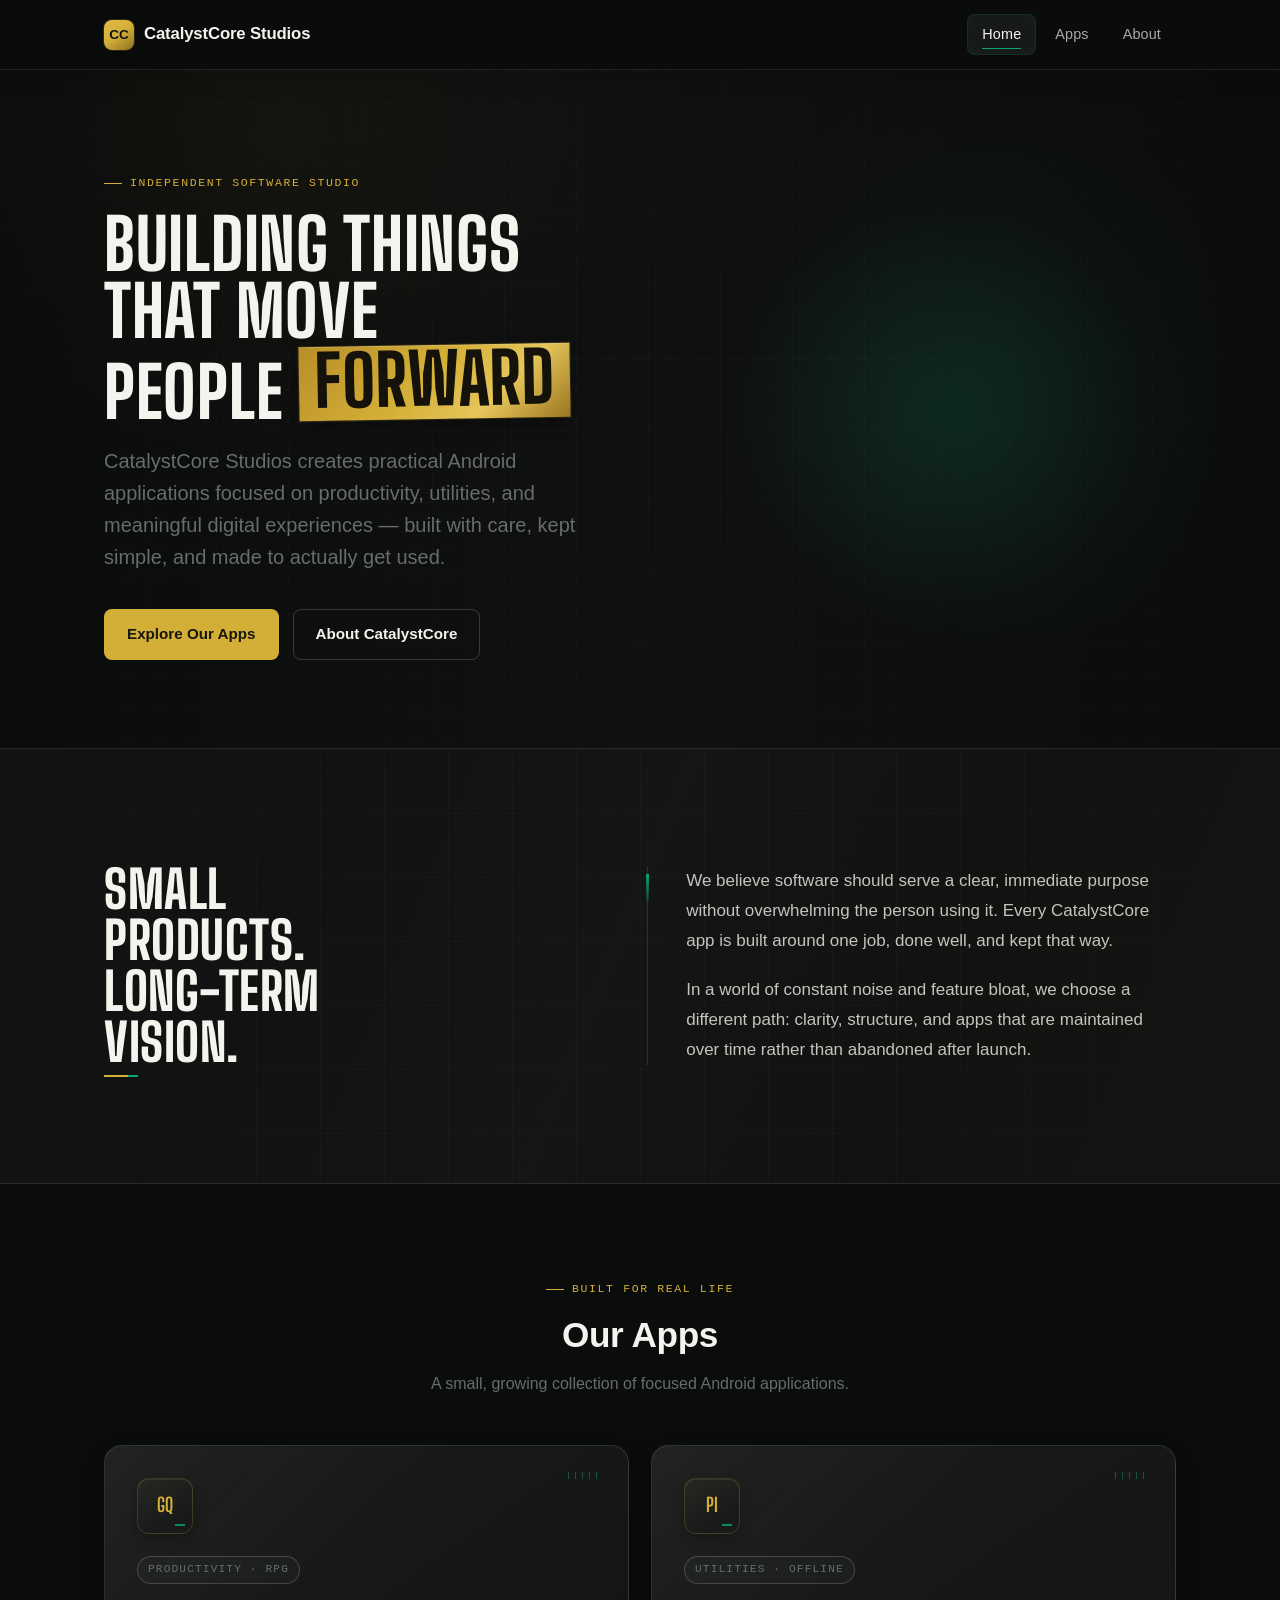
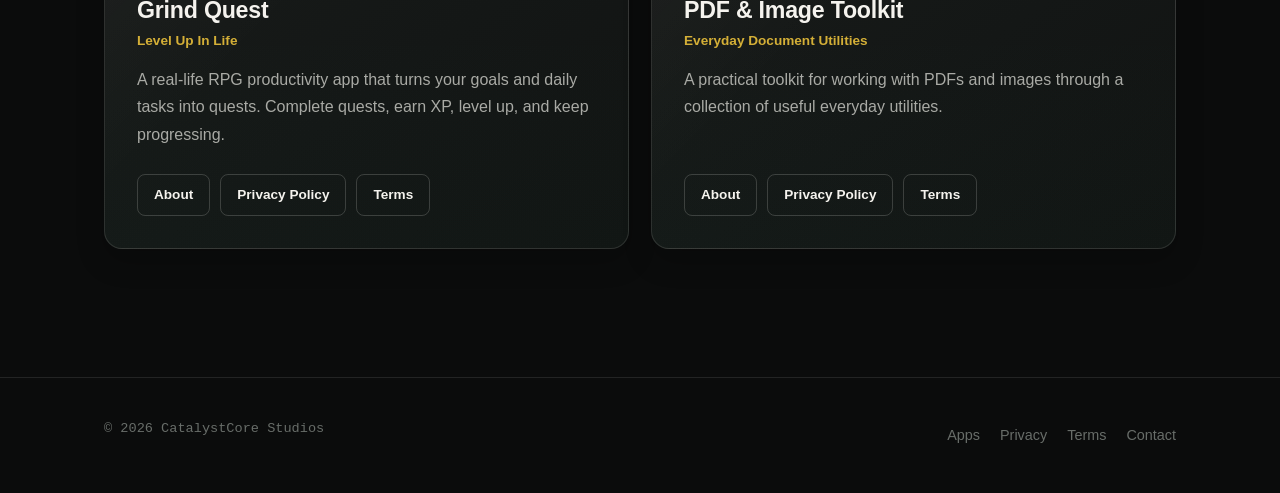
==== commit 143e66ae: "Update homepage hero logo and dot effect" ====
--- a/index.html
+++ b/index.html
@@ -65,36 +65,7 @@
         </div>
 
         <div class="hero__visual" aria-hidden="true">
-          <div class="hero-core">
-            <div class="hero-core__halo"></div>
-            <div class="hero-core__assembly">
-              <span class="hero-core__rail hero-core__rail--one"></span>
-              <span class="hero-core__rail hero-core__rail--two"></span>
-              <div class="hero-core__c">
-                <span class="hero-core__c-back"></span>
-                <span class="hero-core__c-body"></span>
-                <span class="hero-core__c-bevel"></span>
-                <span class="hero-core__c-face"></span>
-                <span class="hero-core__c-seam hero-core__c-seam--top"></span>
-                <span class="hero-core__c-seam hero-core__c-seam--bottom"></span>
-                <span class="hero-core__c-gold hero-core__c-gold--top"></span>
-                <span class="hero-core__c-gold hero-core__c-gold--bottom"></span>
-                <span class="hero-core__c-gold hero-core__c-gold--side"></span>
-                <span class="hero-core__c-gold hero-core__c-gold--tip-top"></span>
-                <span class="hero-core__c-gold hero-core__c-gold--tip-bottom"></span>
-                <span class="hero-core__c-highlight"></span>
-              </div>
-              <span class="hero-core__fin hero-core__fin--one"></span>
-              <span class="hero-core__fin hero-core__fin--two"></span>
-              <div class="hero-core__chamber">
-                <div class="hero-core__hex">
-                  <span class="hero-core__energy"></span>
-                </div>
-              </div>
-              <span class="hero-core__reflection"></span>
-            </div>
-            <span class="hero-core__baseline"></span>
-          </div>
+          <img class="hero__logo" src="../assets/catalystcore-logo-reference-2.webp" alt="" />
         </div>
       </div>
     </section>
--- a/css/style.css
+++ b/css/style.css
@@ -608,7 +608,7 @@
 }
 
 .hero-dot-field::after {
-  background-image: radial-gradient(circle, rgba(15, 163, 110, 0.38) 0.95px, transparent 1.25px);
+  background-image: radial-gradient(circle, color-mix(in srgb, var(--color-emerald) 55%, transparent) 0.95px, transparent 1.25px);
   mask-image: radial-gradient(circle 156px at var(--dot-x, -240px) var(--dot-y, -240px), rgba(0, 0, 0, 0.88) 0%, rgba(0, 0, 0, 0.62) 38%, rgba(0, 0, 0, 0.2) 72%, transparent 100%);
   -webkit-mask-image: radial-gradient(circle 156px at var(--dot-x, -240px) var(--dot-y, -240px), rgba(0, 0, 0, 0.88) 0%, rgba(0, 0, 0, 0.62) 38%, rgba(0, 0, 0, 0.2) 72%, transparent 100%);
   opacity: 0;
@@ -616,7 +616,7 @@
 }
 
 .hero-dot-field.is-active::after {
-  opacity: 0.8;
+  opacity: 1;
 }
 
 .hero__inner {
@@ -695,268 +695,42 @@
   display: flex;
   align-items: center;
   justify-content: center;
-  perspective: 1100px;
-}
-
-.hero-core {
-  position: relative;
+  isolation: isolate;
+}
+
+.hero__visual::before {
+  content: "";
+  position: absolute;
+  top: 50%;
+  left: 50%;
+  z-index: -1;
+  width: min(84%, 480px);
+  aspect-ratio: 1;
+  border-radius: 50%;
+  background: radial-gradient(circle, var(--color-emerald) 0%, transparent 74%);
+  opacity: 0.1;
+  pointer-events: none;
+  transform: translate(-50%, -50%);
+  animation: hero-logo-glow 6s ease-in-out infinite;
+}
+
+.hero__logo {
+  position: relative;
+  display: block;
   width: min(100%, 500px);
-  aspect-ratio: 1 / 1;
-  display: grid;
-  place-items: center;
-}
-
-/* Faint architectural back layer: slowly turning octagonal frame. */
-.hero-core::before {
-  content: "";
-  position: absolute;
-  inset: 6%;
-  border: 1px solid rgba(245, 243, 238, 0.06);
-  clip-path: polygon(18% 0, 82% 0, 100% 18%, 100% 82%, 82% 100%, 18% 100%, 0 82%, 0 18%);
-  transform: rotate(15deg);
-  animation: catalyst-core-frame 120s linear infinite;
-}
-
-.hero-core__halo {
-  position: absolute;
-  width: 34%;
-  height: 34%;
-  left: 33%;
-  top: 33%;
-  border-radius: 50%;
-  background: radial-gradient(circle, rgba(15, 163, 110, 0.14) 0%, rgba(15, 163, 110, 0.03) 40%, transparent 70%);
-  filter: blur(10px);
-  opacity: 0.7;
-}
-
-.hero-core__assembly {
-  position: relative;
-  width: 88%;
-  height: 88%;
-  transform-style: preserve-3d;
-  transform: rotateX(4deg) rotateY(-6deg) rotateZ(-2deg);
-  animation: catalyst-core-float 9s ease-in-out infinite;
-}
-
-/* ---- The engineered C (built as a C: two arms + body + open right side) ---- */
-.hero-core__c {
-  position: absolute;
-  inset: 4%;
-  transform: translateZ(-6px);
-  filter:
-    drop-shadow(-8px 12px 14px rgba(0, 0, 0, 0.5))
-    drop-shadow(0 0 1px rgba(245, 243, 238, 0.25));
-}
-
-.hero-core__c > span {
-  position: absolute;
-  inset: 0;
-  display: block;
-}
-
-/* BACK: offset ghost plate gives layered depth */
-.hero-core__c-back {
-  transform: translate(-3.5%, 3%) scale(1.02);
-  background: linear-gradient(160deg, #1B1E1C, #0F1110);
-  opacity: 0.55;
-  clip-path: polygon(30% 3%, 96% 3%, 96% 21%, 52% 21%, 33% 34%, 29% 44%, 29% 56%, 33% 66%, 52% 79%, 96% 79%, 96% 97%, 30% 97%, 10% 80%, 2% 60%, 2% 40%, 10% 20%);
-}
-
-/* MIDDLE: primary dark-metal body */
-.hero-core__c-body {
-  background:
-    linear-gradient(115deg, #2A2E2B 0%, #181B19 38%, #0F1110 70%, #1A1D1B 100%);
-  clip-path: polygon(30% 3%, 96% 3%, 96% 21%, 52% 21%, 33% 34%, 29% 44%, 29% 56%, 33% 66%, 52% 79%, 96% 79%, 96% 97%, 30% 97%, 10% 80%, 2% 60%, 2% 40%, 10% 20%);
-}
-
-/* Bevel plane: slightly lighter, inset */
-.hero-core__c-bevel {
-  background:
-    linear-gradient(180deg, rgba(245, 243, 238, 0.10) 0%, transparent 22%),
-    linear-gradient(105deg, #333835 0%, #202422 42%, #141716 100%);
-  clip-path: polygon(31% 6.5%, 93% 6.5%, 93% 18%, 49% 18%, 30.5% 31%, 26% 44%, 26% 56%, 30.5% 69%, 49% 82%, 93% 82%, 93% 93.5%, 31% 93.5%, 13% 79%, 5.5% 60%, 5.5% 40%, 13% 21%);
-  opacity: 0.9;
-}
-
-/* Recessed dark inner plane */
-.hero-core__c-face {
-  background:
-    linear-gradient(120deg, #1B1F1D 0%, #0E100F 60%, #151816 100%);
-  clip-path: polygon(33% 9.5%, 89% 9.5%, 89% 15.5%, 48% 15.5%, 27.5% 30%, 23% 44%, 23% 56%, 27.5% 70%, 48% 84.5%, 89% 84.5%, 89% 90.5%, 33% 90.5%, 15.5% 77%, 8.5% 60%, 8.5% 40%, 15.5% 23%);
-  box-shadow: inset 0 0 20px rgba(0, 0, 0, 0.7);
-}
-
-/* Mechanical seams cutting across each arm */
-.hero-core__c-seam {
-  background: linear-gradient(90deg, #060707, #121514);
-  box-shadow: 1px 0 0 rgba(245, 243, 238, 0.10);
-}
-
-.hero-core__c-seam--top {
-  clip-path: polygon(64% 3%, 66.2% 3%, 71.2% 21%, 69% 21%);
-}
-
-.hero-core__c-seam--bottom {
-  clip-path: polygon(64% 97%, 66.2% 97%, 71.2% 79%, 69% 79%);
-}
-
-/* FRONT: gold follows the C only in intentional segments */
-.hero-core__c-gold {
-  background: linear-gradient(90deg, #8E6F1E 0%, var(--color-gold) 45%, var(--color-gold-hover) 75%, #9B7620 100%);
-}
-
-.hero-core__c-gold--top {
-  clip-path: polygon(10% 20%, 30% 3%, 96% 3%, 96% 5.4%, 31.2% 5.4%, 12.6% 21.4%);
-}
-
-.hero-core__c-gold--bottom {
-  clip-path: polygon(10% 80%, 30% 97%, 96% 97%, 96% 94.6%, 31.2% 94.6%, 12.6% 78.6%);
-}
-
-.hero-core__c-gold--side {
-  clip-path: polygon(2% 43%, 4.6% 43%, 4.6% 57%, 2% 57%);
-  opacity: 0.85;
-}
-
-.hero-core__c-gold--tip-top {
-  clip-path: polygon(93.4% 3%, 96% 3%, 96% 21%, 93.4% 21%);
-}
-
-.hero-core__c-gold--tip-bottom {
-  clip-path: polygon(93.4% 79%, 96% 79%, 96% 97%, 93.4% 97%);
-}
-
-.hero-core__c-highlight {
-  inset: auto;
-  left: 34%;
-  top: 6.5%;
-  width: 34%;
-  height: 2px;
-  background: linear-gradient(90deg, transparent, rgba(245, 243, 238, 0.35), transparent);
-}
-
-/* Structural rails sit behind the C, leading energy toward the opening */
-.hero-core__rail {
-  position: absolute;
-  display: block;
-  height: 5px;
-  background: linear-gradient(90deg, #232725, #7C662C 60%, var(--color-gold));
-  box-shadow: 0 4px 10px rgba(0, 0, 0, 0.4);
-  opacity: 0.85;
-  clip-path: polygon(0 0, 100% 0, 96% 100%, 4% 100%);
-}
-
-.hero-core__rail--one {
-  width: 30%;
-  top: 0;
-  left: 26%;
-  transform: translateZ(-20px) skewX(-30deg);
-}
-
-.hero-core__rail--two {
-  width: 30%;
-  bottom: 0;
-  left: 26%;
-  transform: translateZ(-20px) skewX(30deg);
-}
-
-/* Directional fins at the arm tips, pointing out of the opening */
-.hero-core__fin {
-  position: absolute;
-  display: block;
-  width: 9%;
-  height: 12%;
-  right: 0;
-  background: linear-gradient(145deg, #2E3330, #101211 75%);
-  clip-path: polygon(0 0, 100% 50%, 0 100%, 22% 50%);
-  filter: drop-shadow(4px 6px 6px rgba(0, 0, 0, 0.4));
-  transform: translateZ(4px);
-}
-
-.hero-core__fin--one { top: 6%; }
-.hero-core__fin--two { bottom: 6%; }
-
-/* ---- Hexagonal core ---- */
-.hero-core__chamber {
-  position: absolute;
-  left: 53%;
-  top: 50%;
-  width: 33%;
-  aspect-ratio: 1;
-  transform: translate(-50%, -50%) translateZ(24px);
-  display: grid;
-  place-items: center;
-  background: radial-gradient(circle at 38% 30%, #222724, #0B0C0C 68%);
-  border: 8px solid #1A1D1B;
-  box-shadow: inset 0 0 18px rgba(0, 0, 0, 0.55);
-  clip-path: polygon(25% 0, 75% 0, 100% 25%, 100% 75%, 75% 100%, 25% 100%, 0 75%, 0 25%);
-  filter: drop-shadow(0 16px 18px rgba(0, 0, 0, 0.5));
-}
-
-.hero-core__hex {
-  position: relative;
-  width: 60%;
-  aspect-ratio: 1;
-  display: grid;
-  place-items: center;
-  background: linear-gradient(145deg, #1E2D27, #0D1713 68%);
-  box-shadow: inset 0 0 16px rgba(15, 163, 110, 0.14);
-  clip-path: polygon(25% 0, 75% 0, 100% 25%, 100% 75%, 75% 100%, 25% 100%, 0 75%, 0 25%);
-  outline: 2px solid rgba(15, 163, 110, 0.6);
-}
-
-.hero-core__energy {
-  width: 40%;
-  aspect-ratio: 1;
-  background: radial-gradient(circle, #A5F2D2 0%, var(--color-emerald-hover) 24%, var(--color-emerald) 58%, transparent 74%);
-  clip-path: polygon(25% 0, 75% 0, 100% 25%, 100% 75%, 75% 100%, 25% 100%, 0 75%, 0 25%);
-  animation: catalyst-core-energy 5s ease-in-out infinite;
-}
-
-.hero-core__reflection {
-  position: absolute;
-  width: 26%;
-  height: 3px;
-  top: 8%;
-  left: 44%;
-  background: linear-gradient(90deg, transparent, rgba(245, 243, 238, 0.22), transparent);
-  transform: rotate(-3deg) translateZ(30px);
-  animation: catalyst-core-glint 14s ease-in-out infinite;
-}
-
-.hero-core__baseline {
-  position: absolute;
-  width: 72%;
-  height: 1px;
-  bottom: 3%;
-  background: linear-gradient(90deg, transparent, rgba(245, 243, 238, 0.12), transparent);
-}
-
-@keyframes catalyst-core-float {
-  0%, 100% { transform: rotateX(4deg) rotateY(-6deg) rotateZ(-2deg) translate3d(0, 0, 0); }
-  50% { transform: rotateX(4deg) rotateY(-4deg) rotateZ(-1deg) translate3d(0, -6px, 0); }
-}
-
-@keyframes catalyst-core-energy {
-  0%, 100% { transform: scale(0.94); opacity: 0.8; }
-  50% { transform: scale(1.04); opacity: 1; }
-}
-
-@keyframes catalyst-core-frame {
-  to { transform: rotate(375deg); }
-}
-
-@keyframes catalyst-core-glint {
-  0%, 100% { opacity: 0.25; }
-  50% { opacity: 0.8; }
+  height: auto;
+  z-index: 1;
+}
+
+@keyframes hero-logo-glow {
+  0%, 100% { opacity: 0.1; }
+  50% { opacity: 0.19; }
 }
 
 @media (prefers-reduced-motion: reduce) {
-  .hero-core::before,
-  .hero-core__assembly,
-  .hero-core__energy,
-  .hero-core__reflection {
+  .hero__visual::before {
     animation: none;
+    opacity: 0.06;
   }
 
   .hero .box-accent::after {
@@ -1895,10 +1669,6 @@
     min-height: 330px;
   }
 
-  .hero-core {
-    width: min(100%, 360px);
-  }
-
   .footer__inner {
     flex-direction: column;
     align-items: flex-start;
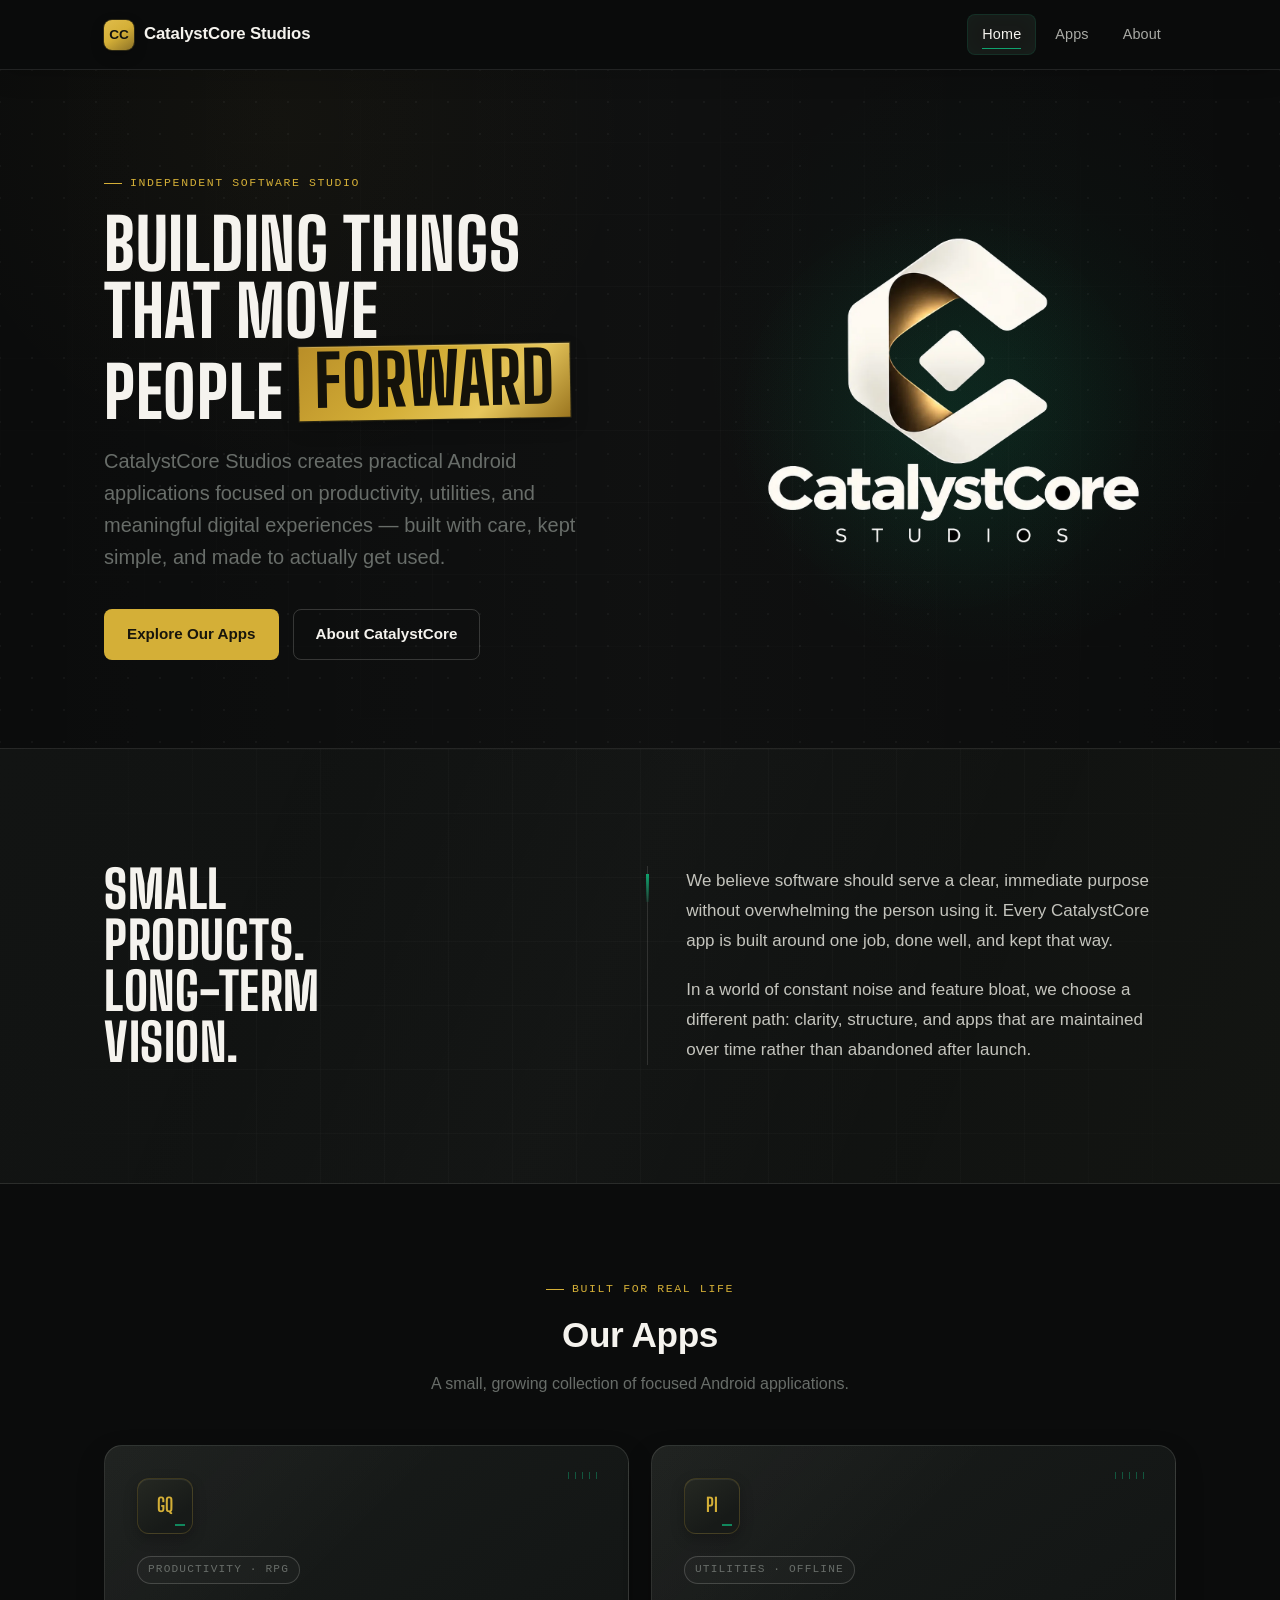
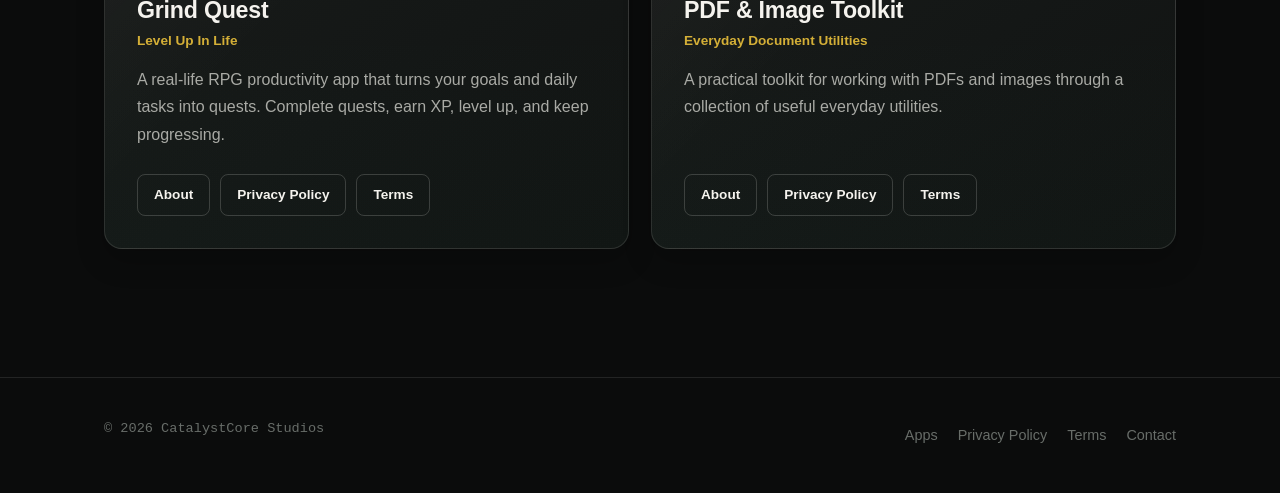
==== commit 821ba8d0: "Refine privacy page and app catalog UI" ====
--- a/index.html
+++ b/index.html
@@ -65,7 +65,7 @@
         </div>
 
         <div class="hero__visual" aria-hidden="true">
-          <img class="hero__logo" src="../assets/catalystcore-logo-reference-2.webp" alt="" />
+          <img class="hero__logo" src="./assets/catalystcore-logo-reference-2.webp" alt="" />
         </div>
       </div>
     </section>
@@ -101,7 +101,12 @@
 
         <div class="grid grid--apps">
           <!-- Grind Quest -->
-          <article class="card app-card reveal">
+          <article 
+            class="card app-card reveal"
+            data-link="apps/grind-quest/index.html"
+            tabindex="0"
+            role="link"
+          >
             <div class="app-card__icon" aria-hidden="true">GQ</div>
             <span class="app-card__tag">Productivity · RPG</span>
             <h3>Grind Quest</h3>
@@ -119,7 +124,13 @@
           </article>
 
           <!-- PDF & Image Toolkit -->
-          <article class="card app-card reveal">
+          <article 
+            class="card app-card reveal"
+            data-link="apps/pdf-image-toolkit/index.html"
+            tabindex="0"
+            role="link"
+          
+          >
             <div class="app-card__icon" aria-hidden="true">PI</div>
             <span class="app-card__tag">Utilities · Offline</span>
             <h3>PDF &amp; Image Toolkit</h3>
@@ -146,7 +157,7 @@
       <p class="footer__copy">© 2026 CatalystCore Studios</p>
       <nav class="footer__links" aria-label="Footer">
         <a href="apps/index.html">Apps</a>
-        <a href="apps/index.html">Privacy</a>
+        <a href="apps/privacy.html">Privacy Policy</a>
         <a href="apps/index.html">Terms</a>
         <a href="about.html#contact">Contact</a>
       </nav>
--- a/css/style.css
+++ b/css/style.css
@@ -814,6 +814,39 @@
   width: 34px;
   height: 2px;
   background: linear-gradient(90deg, var(--color-gold) 0 72%, var(--color-emerald) 72% 100%);
+  clip-path: inset(0 100% 0 0);
+  animation-name: statement-accent-draw, statement-accent-pulse;
+  animation-duration: 900ms, 9s;
+  animation-timing-function: var(--ease-emphasized), ease-in-out;
+  animation-delay: 0s, 900ms;
+  animation-iteration-count: 1, infinite;
+  animation-fill-mode: both, none;
+  animation-timeline: auto, auto;
+  animation-range: normal, normal;
+}
+
+@supports (animation-timeline: view()) {
+  .statement__lead .box-accent--rust::after {
+    animation-timeline: view(), auto;
+    animation-range: entry 12% entry 42%, normal;
+  }
+}
+
+@keyframes statement-accent-draw {
+  to {
+    clip-path: inset(0 0 0 0);
+  }
+}
+
+@keyframes statement-accent-pulse {
+  0%,
+  100% {
+    box-shadow: 0 0 0 rgba(15, 163, 110, 0);
+  }
+
+  50% {
+    box-shadow: 0 0 3px rgba(15, 163, 110, 0.18);
+  }
 }
 
 .statement__body {
@@ -830,6 +863,43 @@
   width: 3px;
   height: 28px;
   background: linear-gradient(var(--color-emerald), rgba(15, 163, 110, 0.12));
+}
+
+.statement__body::after {
+  content: "";
+  position: absolute;
+  top: 0;
+  left: -1px;
+  width: 1px;
+  height: 32px;
+  background: linear-gradient(180deg, transparent, var(--color-emerald), transparent);
+  box-shadow: 0 0 4px rgba(15, 163, 110, 0.16);
+  opacity: 0;
+  pointer-events: none;
+  animation: statement-divider-highlight 7s ease-in-out infinite;
+}
+
+@keyframes statement-divider-highlight {
+  0%,
+  100% {
+    top: 0;
+    opacity: 0;
+  }
+
+  12% {
+    top: 0;
+    opacity: 0.28;
+  }
+
+  78% {
+    top: calc(100% - 32px);
+    opacity: 0.28;
+  }
+
+  90% {
+    top: calc(100% - 32px);
+    opacity: 0;
+  }
 }
 
 .statement__body p {
@@ -867,6 +937,24 @@
     width: 34px;
     height: 3px;
     background: linear-gradient(90deg, var(--color-emerald), rgba(15, 163, 110, 0.12));
+  }
+
+  .statement__body::after {
+    display: none;
+    animation: none;
+  }
+}
+
+@media (prefers-reduced-motion: reduce) {
+  .statement__lead .box-accent--rust::after {
+    clip-path: none;
+    animation: none;
+    box-shadow: none;
+  }
+
+  .statement__body::after {
+    animation: none;
+    opacity: 0;
   }
 }
 
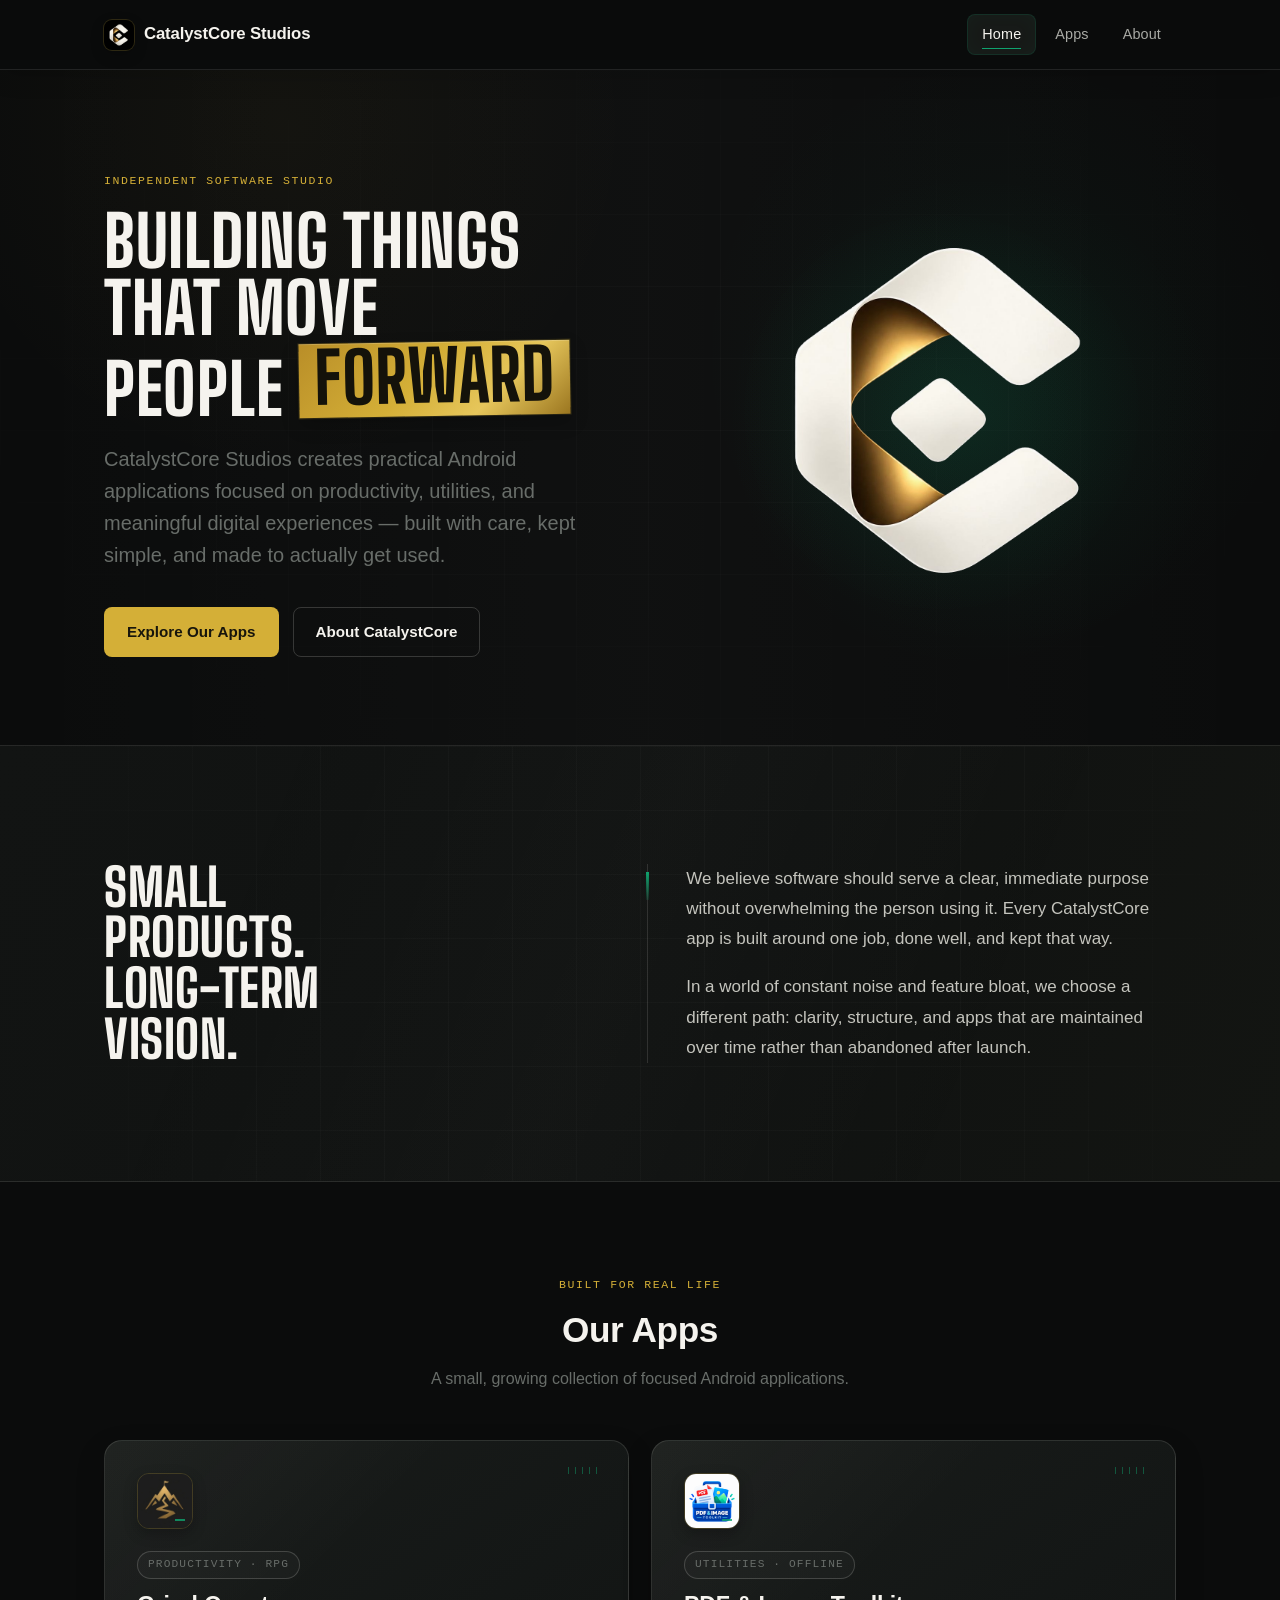
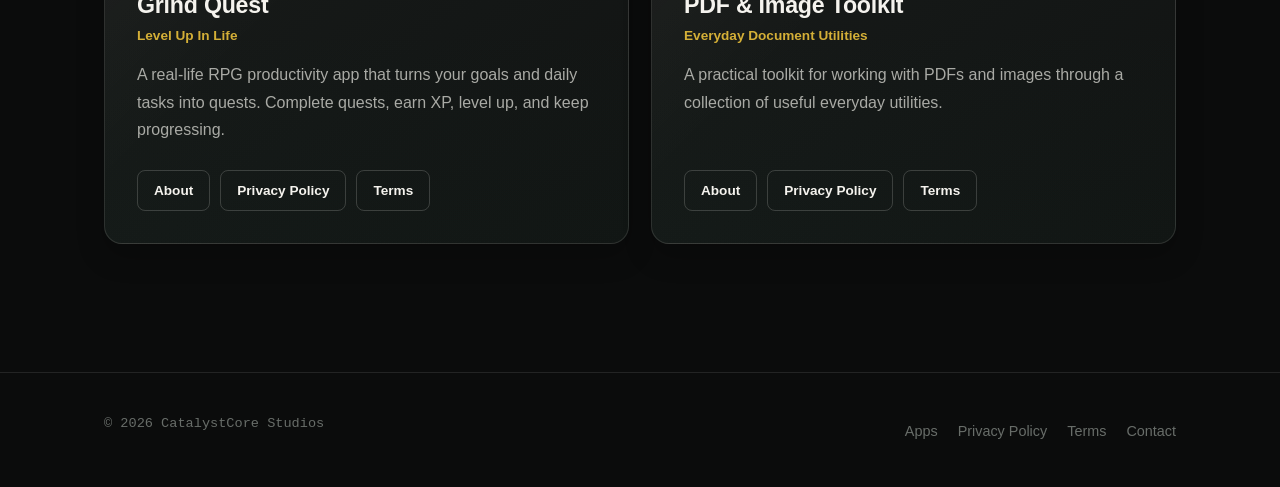
==== commit e802ff96: "Implement centralized terms and product logos Co-authored-by: Copilot <223556219+Copilot@users.norep" ====
--- a/index.html
+++ b/index.html
@@ -28,7 +28,9 @@
   <header class="navbar">
     <div class="container navbar__inner">
       <a class="brand" href="index.html">
-        <span class="brand__mark" aria-hidden="true">CC</span>
+        <span class="brand__mark" aria-hidden="true">
+          <img src="assets/Hero logo bg remove v2.png" alt="" />
+        </span>
         CatalystCore Studios
       </a>
       <button class="nav-toggle" aria-label="Toggle navigation" aria-expanded="false">
@@ -44,7 +46,6 @@
 
   <main id="main">
     <section class="hero">
-      <span class="hero-dot-field" aria-hidden="true"></span>
       <div class="container hero__inner">
         <div class="hero__copy">
           <span class="eyebrow">Independent Software Studio</span>
@@ -65,7 +66,7 @@
         </div>
 
         <div class="hero__visual" aria-hidden="true">
-          <img class="hero__logo" src="./assets/catalystcore-logo-reference-2.webp" alt="" />
+          <img class="hero__logo" src="./assets/Hero logo bg remove v2.png" alt="" />
         </div>
       </div>
     </section>
@@ -107,7 +108,9 @@
             tabindex="0"
             role="link"
           >
-            <div class="app-card__icon" aria-hidden="true">GQ</div>
+            <div class="app-card__icon app-card__icon--image" aria-hidden="true">
+              <img src="assets/products-logo/Grind-quest.jpeg" alt="" />
+            </div>
             <span class="app-card__tag">Productivity · RPG</span>
             <h3>Grind Quest</h3>
             <p class="app-card__tagline">Level Up In Life</p>
@@ -119,7 +122,7 @@
             <div class="app-card__actions">
               <a class="btn btn--secondary btn--small" href="apps/grind-quest/index.html">About</a>
               <a class="btn btn--secondary btn--small" href="apps/grind-quest/privacy.html">Privacy Policy</a>
-              <a class="btn btn--secondary btn--small" href="apps/grind-quest/terms.html">Terms</a>
+              <a class="btn btn--secondary btn--small" href="apps/terms.html">Terms</a>
             </div>
           </article>
 
@@ -131,7 +134,9 @@
             role="link"
           
           >
-            <div class="app-card__icon" aria-hidden="true">PI</div>
+            <div class="app-card__icon app-card__icon--image" aria-hidden="true">
+              <img src="assets/products-logo/PDF &amp; Image Toolkit Icon.png" alt="" />
+            </div>
             <span class="app-card__tag">Utilities · Offline</span>
             <h3>PDF &amp; Image Toolkit</h3>
             <p class="app-card__tagline">Everyday Document Utilities</p>
@@ -142,7 +147,7 @@
             <div class="app-card__actions">
               <a class="btn btn--secondary btn--small" href="apps/pdf-image-toolkit/index.html">About</a>
               <a class="btn btn--secondary btn--small" href="apps/pdf-image-toolkit/privacy.html">Privacy Policy</a>
-              <a class="btn btn--secondary btn--small" href="apps/pdf-image-toolkit/terms.html">Terms</a>
+              <a class="btn btn--secondary btn--small" href="apps/terms.html">Terms</a>
             </div>
           </article>
 
@@ -158,7 +163,7 @@
       <nav class="footer__links" aria-label="Footer">
         <a href="apps/index.html">Apps</a>
         <a href="apps/privacy.html">Privacy Policy</a>
-        <a href="apps/index.html">Terms</a>
+        <a href="apps/terms.html">Terms</a>
         <a href="about.html#contact">Contact</a>
       </nav>
     </div>
--- a/css/style.css
+++ b/css/style.css
@@ -238,13 +238,6 @@
   margin-bottom: 18px;
 }
 
-.eyebrow::before {
-  content: "";
-  width: 18px;
-  height: 1px;
-  background: var(--accent);
-  display: inline-block;
-}
 
 .hero__copy > .eyebrow,
 #apps .section-heading .eyebrow {
@@ -352,7 +345,8 @@
   width: 30px;
   height: 30px;
   border-radius: var(--radius-sm);
-  background: linear-gradient(145deg, #E0BC4A 0%, #D4AF37 48%, #8B7127 100%);
+  background: black;
+  /* border: 1px solid rgba(212, 55, 55, 0.18); */
   display: inline-flex;
   align-items: center;
   justify-content: center;
@@ -363,6 +357,12 @@
   box-shadow: 0 0 0 1px rgba(212, 175, 55, 0.18), 0 5px 14px rgba(0, 0, 0, 0.24);
   transition: transform var(--duration-normal) var(--ease-emphasized),
     box-shadow var(--duration-normal) var(--ease-standard);
+}
+
+.brand__mark img {
+  width: 100%;
+  height: 100%;
+  object-fit: contain;
 }
 
 .brand:hover .brand__mark {
@@ -1105,12 +1105,33 @@
     box-shadow 220ms var(--ease-standard);
 }
 
+.app-card__icon--image {
+  overflow: hidden;
+  background: transparent;
+}
+
+.app-card__icon--image img {
+  display: block;
+  width: 100%;
+  height: 100%;
+  object-fit: contain;
+}
+
+.app-card__icon--image {
+  background: transparent;
+}
+
 article.app-card:hover .app-card__icon,
 article.app-card:focus-within .app-card__icon {
   transform: translateY(-1px);
   background: linear-gradient(145deg, #2a2e27, #191d1a 72%);
   border-color: rgba(15, 163, 110, 0.36);
   box-shadow: inset 0 1px 0 rgba(245, 243, 238, 0.09), 0 7px 18px rgba(0, 0, 0, 0.27), 0 0 10px rgba(15, 163, 110, 0.06);
+}
+
+article.app-card:hover .app-card__icon--image,
+article.app-card:focus-within .app-card__icon--image {
+  background: transparent;
 }
 
 .app-card__icon::after {
@@ -1462,6 +1483,18 @@
   flex-shrink: 0;
 }
 
+.app-hero__icon--image {
+  background: transparent;
+  overflow: hidden;
+}
+
+.app-hero__icon--image img {
+  display: block;
+  width: 100%;
+  height: 100%;
+  object-fit: contain;
+}
+
 .app-hero h1 {
   margin-bottom: 4px;
   font-size: clamp(2rem, 5vw, 3rem);
@@ -1475,7 +1508,8 @@
 }
 
 .app-hero__visual {
-  aspect-ratio: 4 / 5;
+  width: 100%;
+  aspect-ratio: 1;
   border: 1px solid var(--border);
   border-radius: var(--radius-lg);
   background: var(--surface);
@@ -1483,6 +1517,17 @@
   align-items: center;
   justify-content: center;
   overflow: hidden;
+}
+
+.app-hero__visual img {
+  width: 100%;
+  height: 100%;
+  border-radius: var(--radius-md);
+  object-fit: contain;
+}
+
+.app-hero__visual img[src*="Pdf&image"] {
+  box-shadow: 0 2px 10px rgba(0, 0, 0, 0.12);
 }
 
 .app-hero__visual svg {
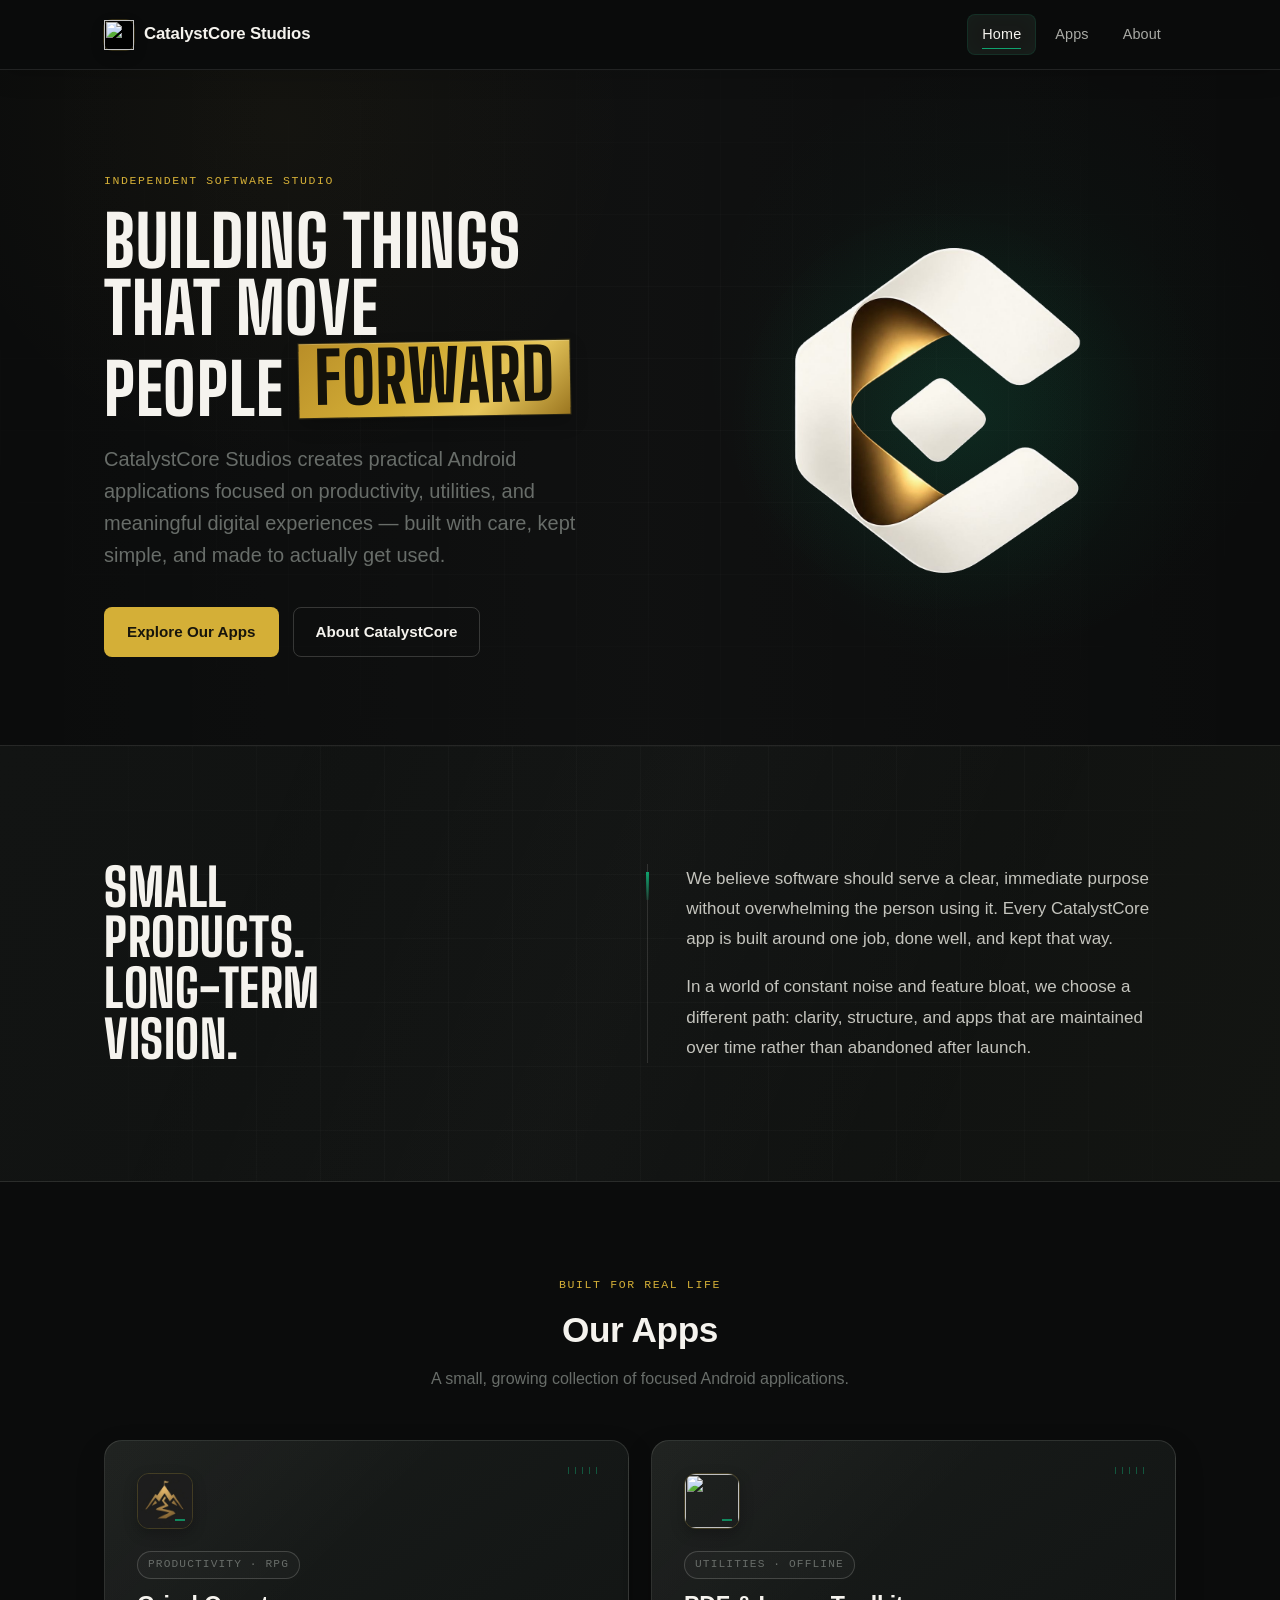
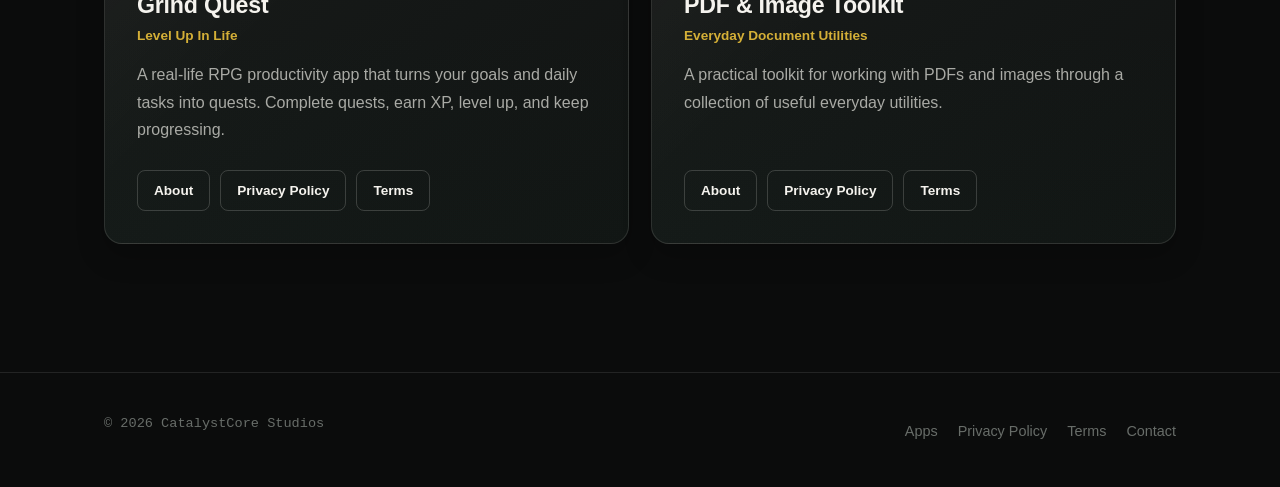
==== commit b0a3b8ea: "updated img location to app cards" ====
--- a/index.html
+++ b/index.html
@@ -29,7 +29,7 @@
     <div class="container navbar__inner">
       <a class="brand" href="index.html">
         <span class="brand__mark" aria-hidden="true">
-          <img src="assets/Hero logo bg remove v2.png" alt="" />
+          <img src="/catalystcore/assets/Hero logo bg remove v2.png" alt="" />
         </span>
         CatalystCore Studios
       </a>
@@ -135,7 +135,7 @@
           
           >
             <div class="app-card__icon app-card__icon--image" aria-hidden="true">
-              <img src="assets/products-logo/PDF &amp; Image Toolkit Icon.png" alt="" />
+              <img src="/catalystcore/assets/products-logo/PDF&Image-Toolkit-Icon.png" alt="" />
             </div>
             <span class="app-card__tag">Utilities · Offline</span>
             <h3>PDF &amp; Image Toolkit</h3>
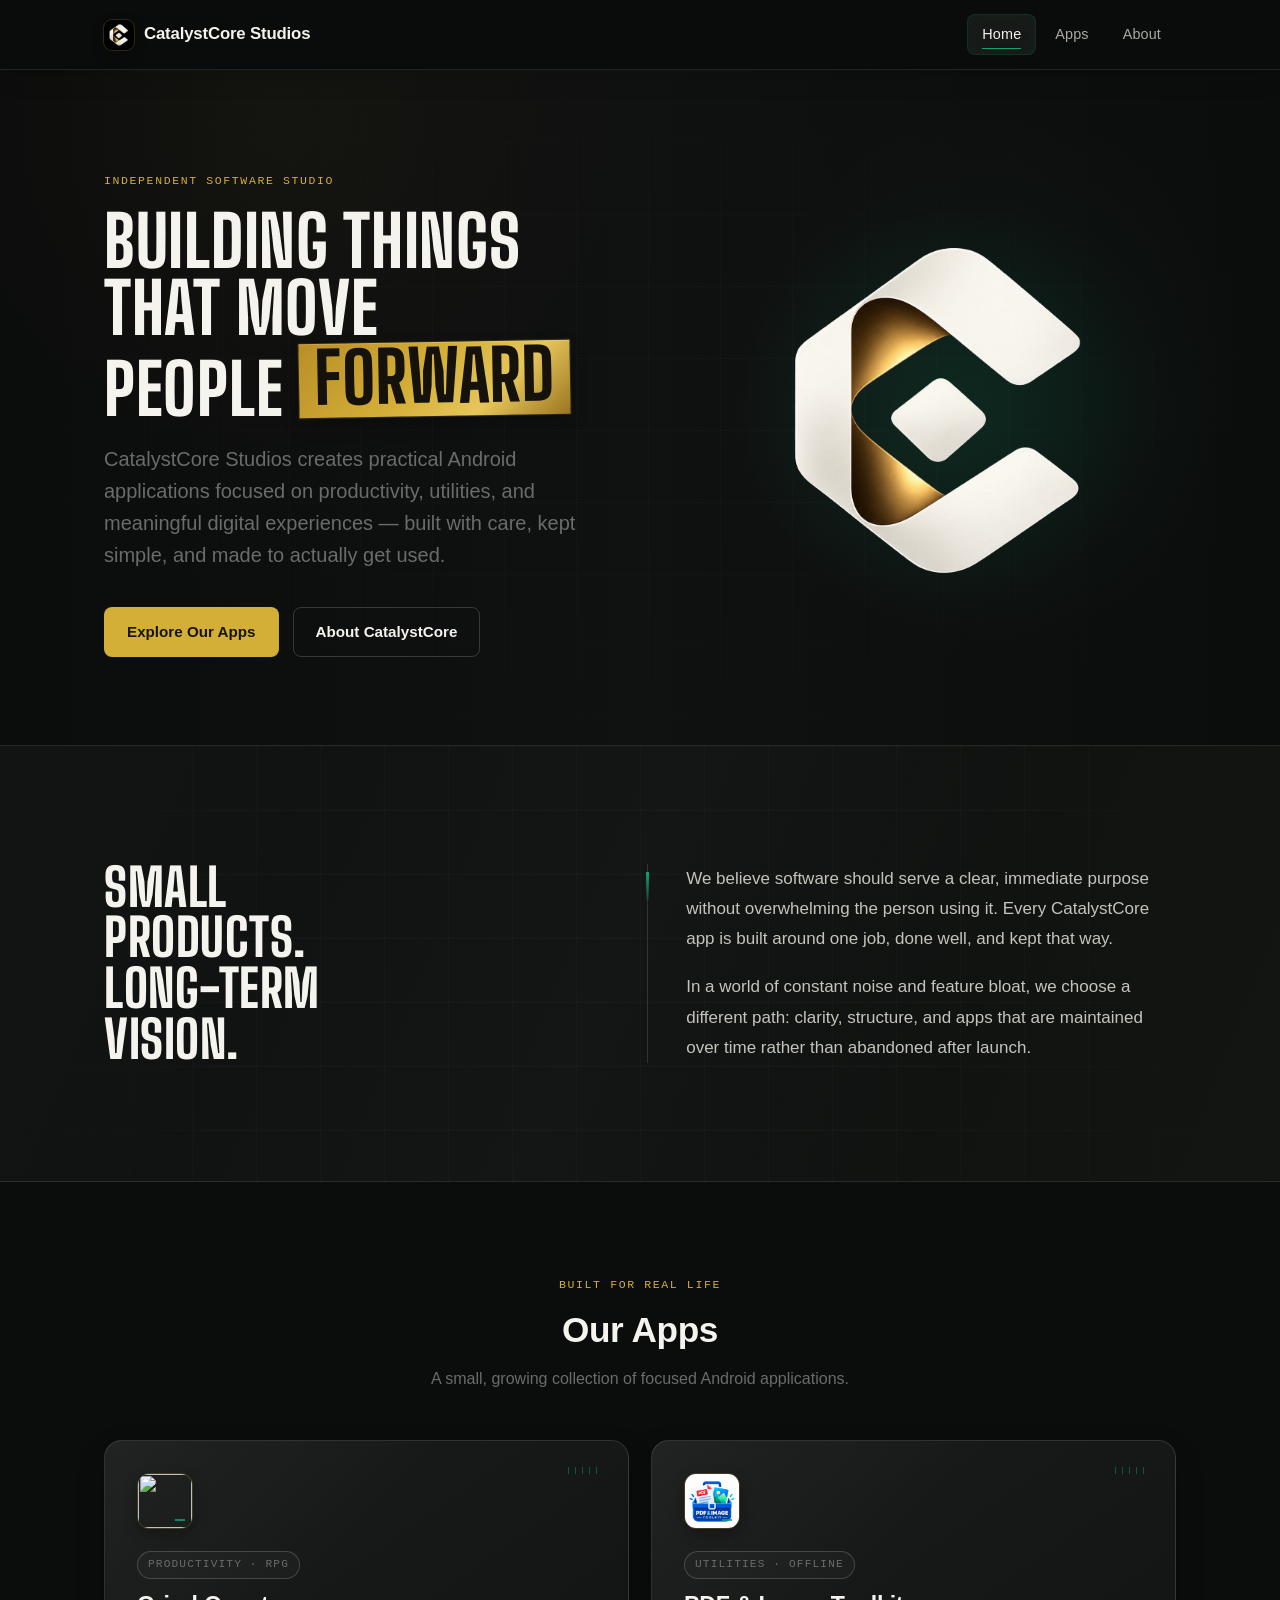
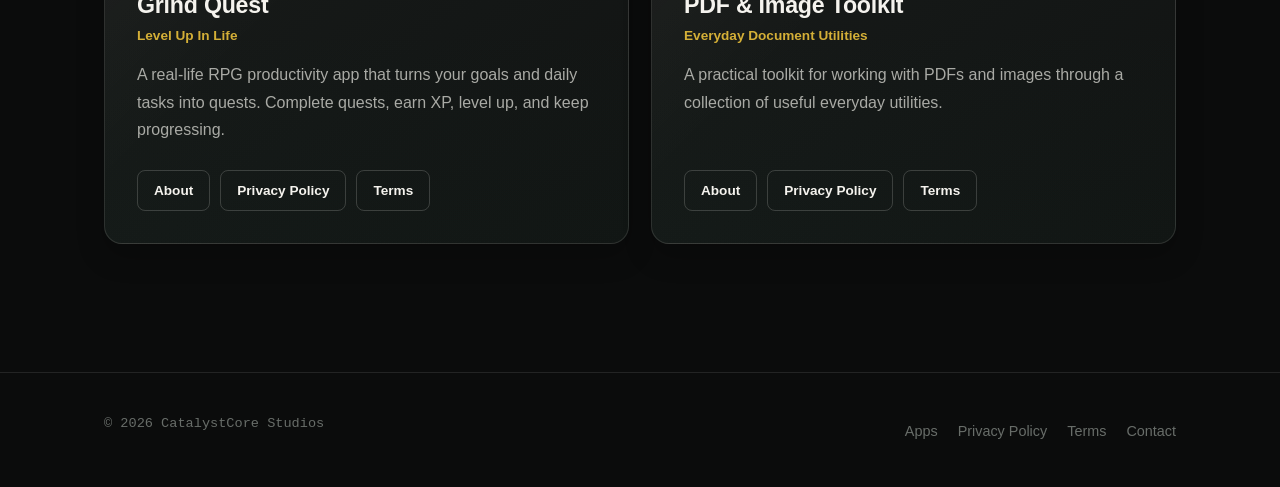
==== commit 0824674b: "fix: path issues" ====
--- a/index.html
+++ b/index.html
@@ -12,24 +12,24 @@
   <meta property="og:type" content="website" />
   <!-- TODO: Update with final production domain -->
   <meta property="og:url" content="https://example.github.io/catalystcore-studios/" />
-  <meta property="og:image" content="assets/images/og-cover.png" />
+  <meta property="og:image" content="/assets/hero-logo.png" />
   <!-- TODO: Add assets/images/og-cover.png (1200x630 recommended) -->
 
   <!-- TODO: Update canonical URL once the site has a final domain -->
   <link rel="canonical" href="https://example.github.io/catalystcore-studios/" />
 
-  <link rel="icon" href="assets/icons/favicon.ico" />
-  <!-- TODO: Add assets/icons/favicon.ico -->
-  <link rel="stylesheet" href="css/style.css" />
+  <link rel="icon" type="image/png" href="/assets/hero-logo.png" />
+  
+  <link rel="stylesheet" href="/css/style.css" />
 </head>
 <body>
   <a class="skip-link" href="#main">Skip to content</a>
 
   <header class="navbar">
     <div class="container navbar__inner">
-      <a class="brand" href="index.html">
+      <a class="brand" href="/">
         <span class="brand__mark" aria-hidden="true">
-          <img src="/catalystcore/assets/Hero logo bg remove v2.png" alt="" />
+          <img src="/assets/hero-logo.png" alt="" />
         </span>
         CatalystCore Studios
       </a>
@@ -37,9 +37,9 @@
         Menu
       </button>
       <nav class="nav-links" aria-label="Primary">
-        <a href="index.html" aria-current="page">Home</a>
-        <a href="apps/index.html">Apps</a>
-        <a href="about.html">About</a>
+        <a href="/" aria-current="page">Home</a>
+        <a href="/apps/">Apps</a>
+        <a href="/about.html">About</a>
       </nav>
     </div>
   </header>
@@ -60,13 +60,13 @@
             actually get used.
           </p>
           <div class="hero__cta">
-            <a class="btn btn--primary" href="apps/index.html">Explore Our Apps</a>
-            <a class="btn btn--secondary" href="about.html">About CatalystCore</a>
+            <a class="btn btn--primary" href="/apps/">Explore Our Apps</a>
+            <a class="btn btn--secondary" href="/about.html">About CatalystCore</a>
           </div>
         </div>
 
         <div class="hero__visual" aria-hidden="true">
-          <img class="hero__logo" src="./assets/Hero logo bg remove v2.png" alt="" />
+          <img class="hero__logo" src="/assets/hero-logo.png" alt="" />
         </div>
       </div>
     </section>
@@ -104,12 +104,12 @@
           <!-- Grind Quest -->
           <article 
             class="card app-card reveal"
-            data-link="apps/grind-quest/index.html"
+            data-link="/apps/grind-quest/"
             tabindex="0"
             role="link"
           >
             <div class="app-card__icon app-card__icon--image" aria-hidden="true">
-              <img src="assets/products-logo/Grind-quest.jpeg" alt="" />
+              <img src="/assets/products-logo/grind-quest.jpeg" alt="" />
             </div>
             <span class="app-card__tag">Productivity · RPG</span>
             <h3>Grind Quest</h3>
@@ -120,22 +120,22 @@
               and keep progressing.
             </p>
             <div class="app-card__actions">
-              <a class="btn btn--secondary btn--small" href="apps/grind-quest/index.html">About</a>
-              <a class="btn btn--secondary btn--small" href="apps/grind-quest/privacy.html">Privacy Policy</a>
-              <a class="btn btn--secondary btn--small" href="apps/terms.html">Terms</a>
+              <a class="btn btn--secondary btn--small" href="/apps/grind-quest/">About</a>
+              <a class="btn btn--secondary btn--small" href="/apps/grind-quest/privacy.html">Privacy Policy</a>
+              <a class="btn btn--secondary btn--small" href="/apps/terms.html">Terms</a>
             </div>
           </article>
 
           <!-- PDF & Image Toolkit -->
           <article 
             class="card app-card reveal"
-            data-link="apps/pdf-image-toolkit/index.html"
+            data-link="/apps/pdf-image-toolkit/"
             tabindex="0"
             role="link"
           
           >
             <div class="app-card__icon app-card__icon--image" aria-hidden="true">
-              <img src="/catalystcore/assets/products-logo/PDF&Image-Toolkit-Icon.png" alt="" />
+              <img src="/assets/products-logo/pdf-image-toolkit-icon.png" alt="" />
             </div>
             <span class="app-card__tag">Utilities · Offline</span>
             <h3>PDF &amp; Image Toolkit</h3>
@@ -145,9 +145,9 @@
               collection of useful everyday utilities.
             </p>
             <div class="app-card__actions">
-              <a class="btn btn--secondary btn--small" href="apps/pdf-image-toolkit/index.html">About</a>
-              <a class="btn btn--secondary btn--small" href="apps/pdf-image-toolkit/privacy.html">Privacy Policy</a>
-              <a class="btn btn--secondary btn--small" href="apps/terms.html">Terms</a>
+              <a class="btn btn--secondary btn--small" href="/apps/pdf-image-toolkit/">About</a>
+              <a class="btn btn--secondary btn--small" href="/apps/pdf-image-toolkit/privacy.html">Privacy Policy</a>
+              <a class="btn btn--secondary btn--small" href="/apps/terms.html">Terms</a>
             </div>
           </article>
 
@@ -161,14 +161,14 @@
     <div class="container footer__inner">
       <p class="footer__copy">© 2026 CatalystCore Studios</p>
       <nav class="footer__links" aria-label="Footer">
-        <a href="apps/index.html">Apps</a>
-        <a href="apps/privacy.html">Privacy Policy</a>
-        <a href="apps/terms.html">Terms</a>
-        <a href="about.html#contact">Contact</a>
+        <a href="/apps/">Apps</a>
+        <a href="/apps/privacy.html">Privacy Policy</a>
+        <a href="/apps/terms.html">Terms</a>
+        <a href="/about.html#contact">Contact</a>
       </nav>
     </div>
   </footer>
 
-  <script src="js/main.js"></script>
+  <script src="/js/main.js"></script>
 </body>
 </html>
--- a/css/style.css
+++ b/css/style.css
@@ -1526,7 +1526,7 @@
   object-fit: contain;
 }
 
-.app-hero__visual img[src*="Pdf&image"] {
+.app-hero__visual img[src*="pdf-image-toolkit-icon"] {
   box-shadow: 0 2px 10px rgba(0, 0, 0, 0.12);
 }
 
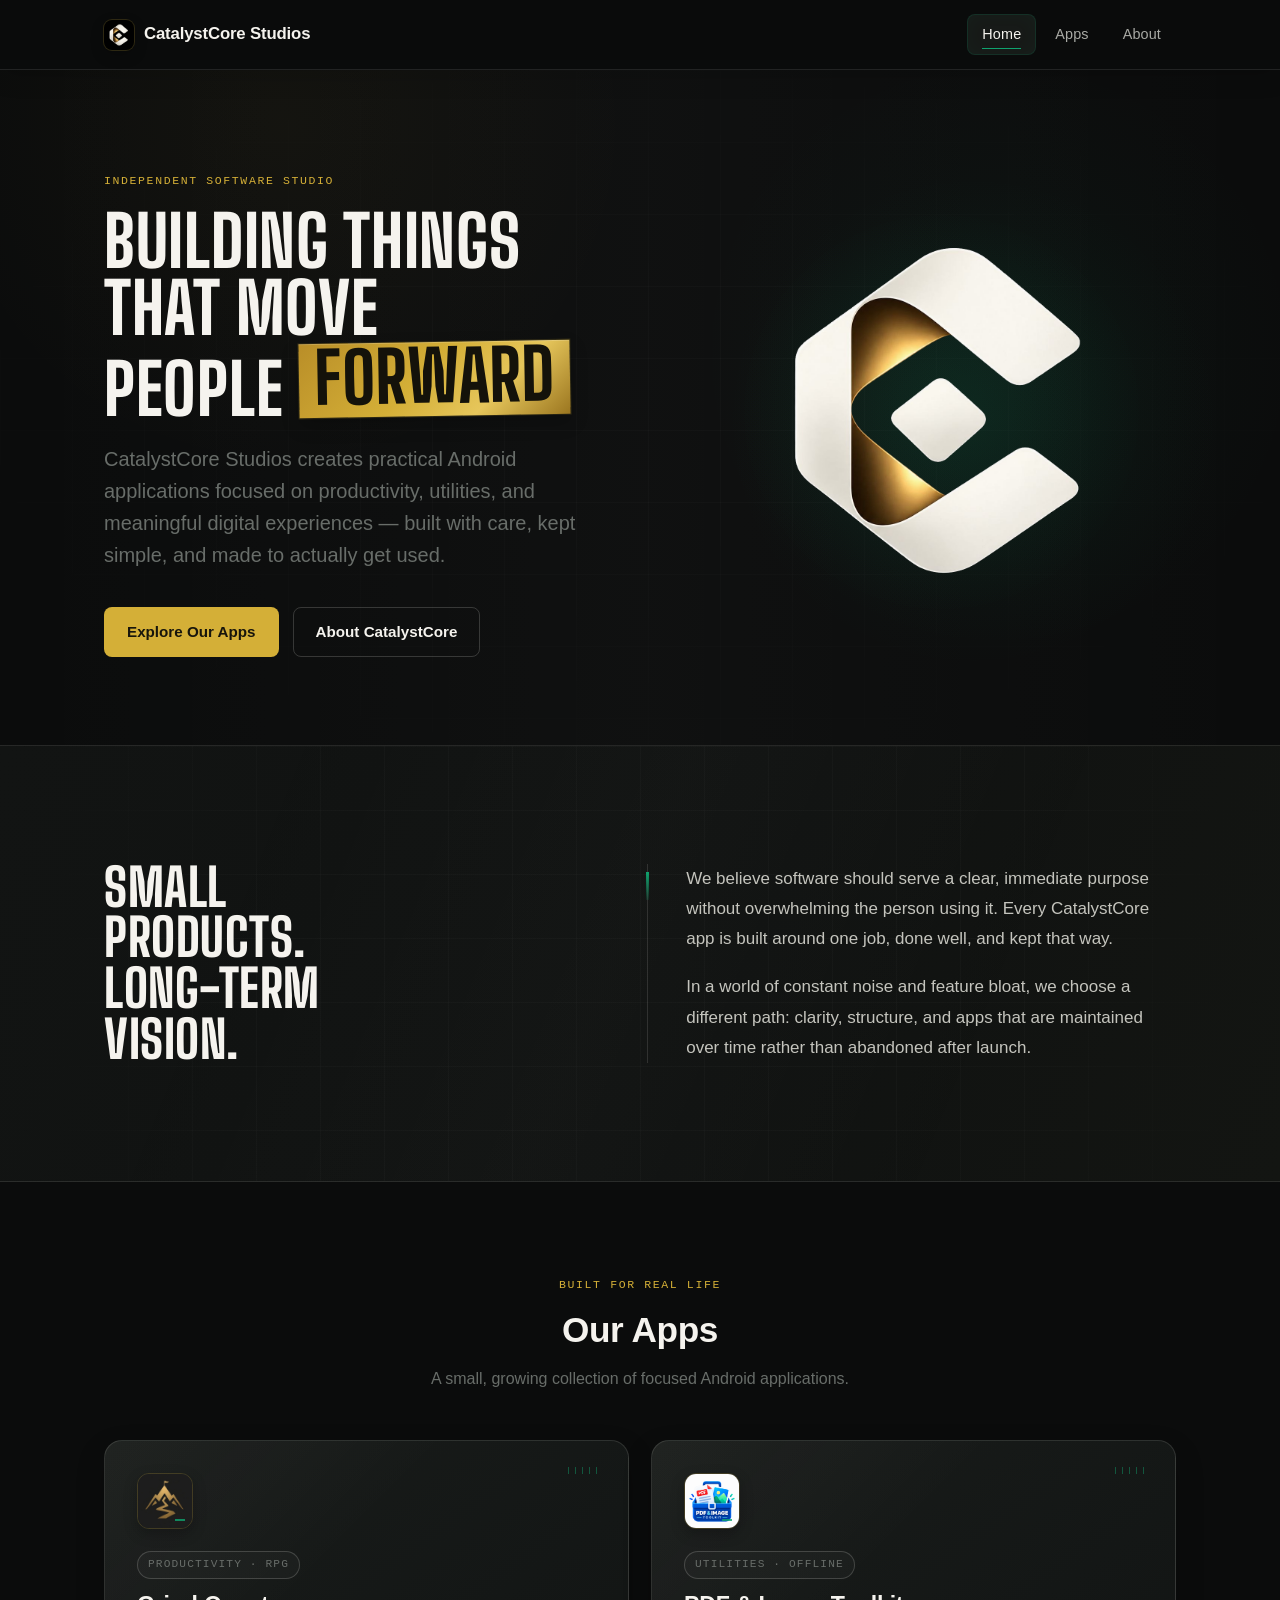
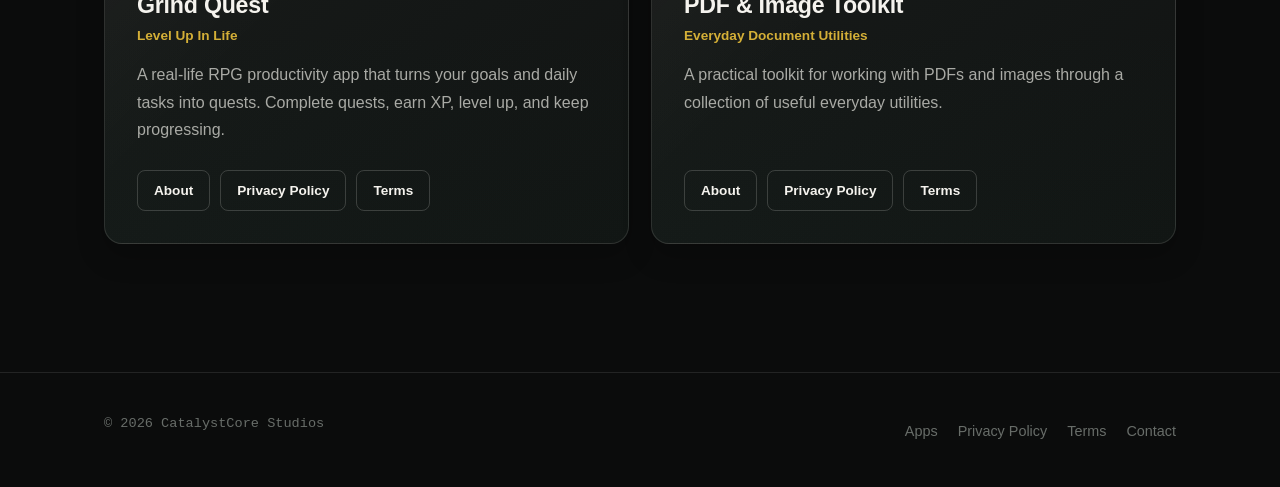
==== commit 25780bda: "fix: image name2" ====
--- a/index.html
+++ b/index.html
@@ -109,7 +109,7 @@
             role="link"
           >
             <div class="app-card__icon app-card__icon--image" aria-hidden="true">
-              <img src="/assets/products-logo/grind-quest.jpeg" alt="" />
+              <img src="/assets/products-logo/grind-quest-icon.jpeg" alt="" />
             </div>
             <span class="app-card__tag">Productivity · RPG</span>
             <h3>Grind Quest</h3>
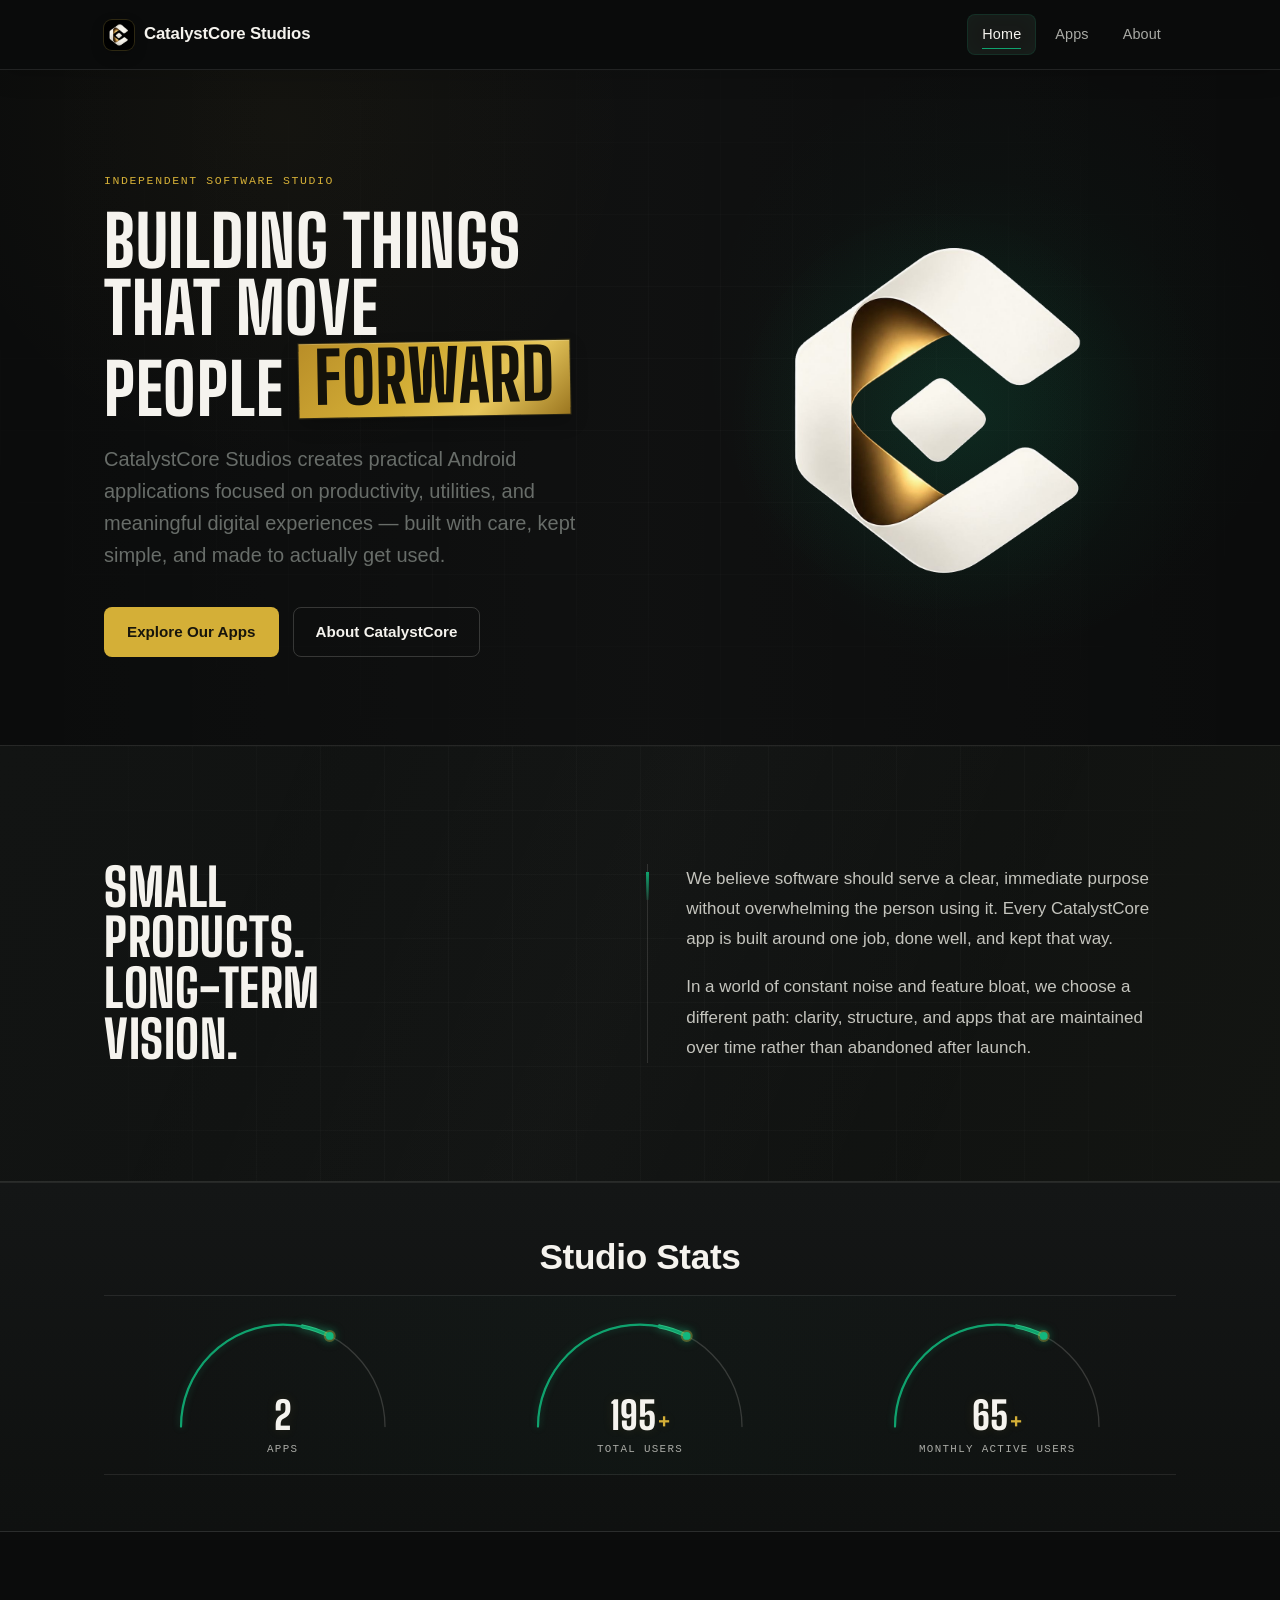
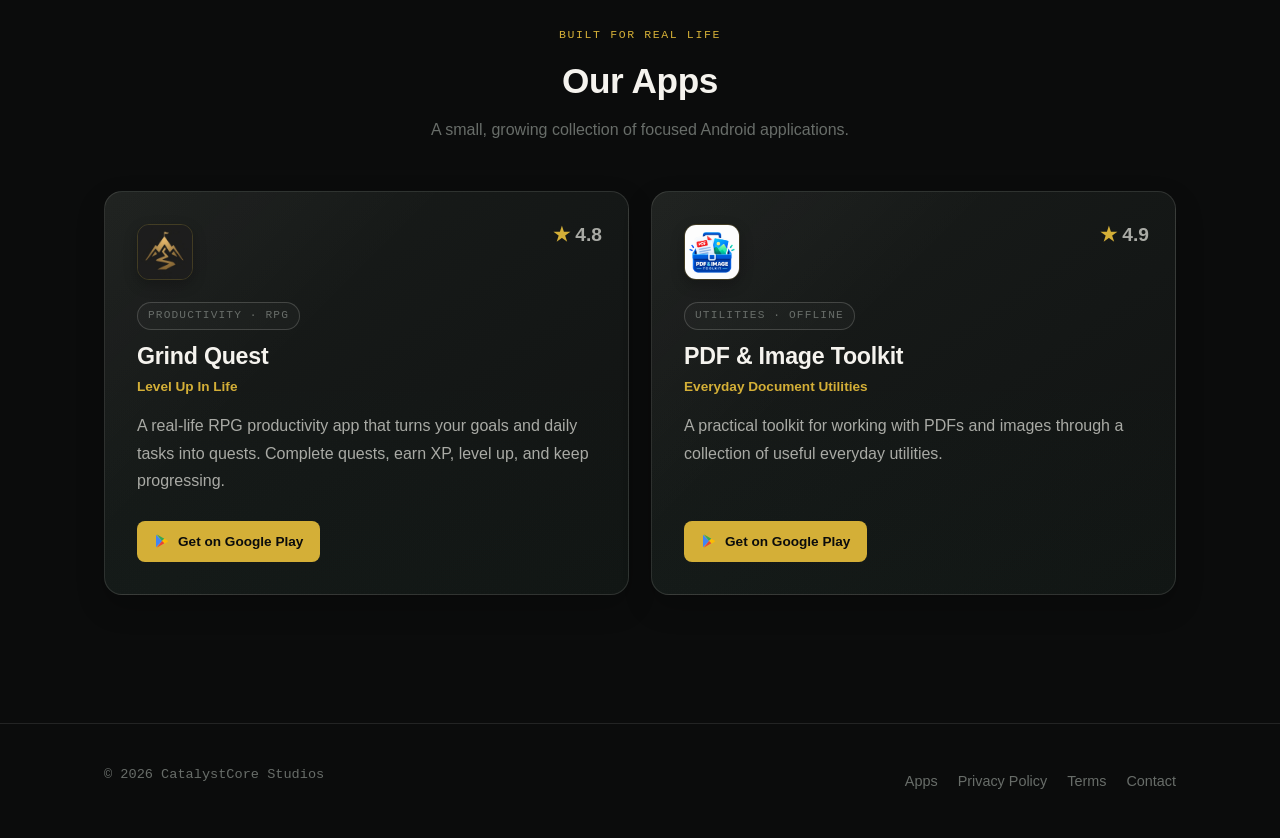
==== commit f705c42f: "Refine Google Play CTA styling" ====
--- a/index.html
+++ b/index.html
@@ -92,6 +92,55 @@
       </div>
     </section>
 
+    <section class="section section--tight section--band studio-stats" aria-labelledby="studio-stats-title">
+      <div class="container">
+        <div class="section-heading studio-stats__heading">
+          <h2 id="studio-stats-title">Studio Stats</h2>
+        </div>
+
+        <div class="studio-stats__rail" role="group" aria-label="CatalystCore studio statistics">
+          <div class="studio-stat" data-target="3" data-min-digits="2">
+            <svg class="studio-stat__gauge" viewBox="0 0 200 112" aria-hidden="true">
+              <path class="studio-stat__track" d="M 16 96 A 84 84 0 0 1 184 96" pathLength="100" />
+              <path class="studio-stat__trail" d="M 16 96 A 84 84 0 0 1 184 96" pathLength="100" />
+              <path class="studio-stat__arc" d="M 16 96 A 84 84 0 0 1 184 96" pathLength="100" />
+              <circle class="studio-stat__indicator" cx="16" cy="96" r="3.2" />
+            </svg>
+            <div class="studio-stat__reading">
+              <p class="studio-stat__number"><span class="studio-stat__value">03</span></p>
+              <p class="studio-stat__label">Apps</p>
+            </div>
+          </div>
+
+          <div class="studio-stat" data-target="300">
+            <svg class="studio-stat__gauge" viewBox="0 0 200 112" aria-hidden="true">
+              <path class="studio-stat__track" d="M 16 96 A 84 84 0 0 1 184 96" pathLength="100" />
+              <path class="studio-stat__trail" d="M 16 96 A 84 84 0 0 1 184 96" pathLength="100" />
+              <path class="studio-stat__arc" d="M 16 96 A 84 84 0 0 1 184 96" pathLength="100" />
+              <circle class="studio-stat__indicator" cx="16" cy="96" r="3.2" />
+            </svg>
+            <div class="studio-stat__reading">
+              <p class="studio-stat__number"><span class="studio-stat__value">300</span><span class="studio-stat__suffix">+</span></p>
+              <p class="studio-stat__label">Total Users</p>
+            </div>
+          </div>
+
+          <div class="studio-stat" data-target="100">
+            <svg class="studio-stat__gauge" viewBox="0 0 200 112" aria-hidden="true">
+              <path class="studio-stat__track" d="M 16 96 A 84 84 0 0 1 184 96" pathLength="100" />
+              <path class="studio-stat__trail" d="M 16 96 A 84 84 0 0 1 184 96" pathLength="100" />
+              <path class="studio-stat__arc" d="M 16 96 A 84 84 0 0 1 184 96" pathLength="100" />
+              <circle class="studio-stat__indicator" cx="16" cy="96" r="3.2" />
+            </svg>
+            <div class="studio-stat__reading">
+              <p class="studio-stat__number"><span class="studio-stat__value">100</span><span class="studio-stat__suffix">+</span></p>
+              <p class="studio-stat__label">Monthly Active Users</p>
+            </div>
+          </div>
+        </div>
+      </div>
+    </section>
+
     <section class="section" id="apps">
       <div class="container">
         <div class="section-heading">
@@ -114,15 +163,27 @@
             <span class="app-card__tag">Productivity · RPG</span>
             <h3>Grind Quest</h3>
             <p class="app-card__tagline">Level Up In Life</p>
+            <p class="app-card__rating" aria-label="Rating: 4.8"><span class="app-card__rating-star" aria-hidden="true">★</span> 4.8</p>
             <p>
               A real-life RPG productivity app that turns your goals and
               daily tasks into quests. Complete quests, earn XP, level up,
               and keep progressing.
             </p>
             <div class="app-card__actions">
-              <a class="btn btn--secondary btn--small" href="/apps/grind-quest/">About</a>
-              <a class="btn btn--secondary btn--small" href="/apps/grind-quest/privacy.html">Privacy Policy</a>
-              <a class="btn btn--secondary btn--small" href="/apps/terms.html">Terms</a>
+              <a
+                class="btn btn--primary btn--small btn--google-play"
+                href="https://play.google.com/store/apps/details?id=com.catalystcore.grindquest"
+                target="_blank"
+                rel="noopener noreferrer"
+              >
+                <svg width="16" height="16" viewBox="0 0 24 24" aria-hidden="true" focusable="false">
+                  <path fill="#4285F4" d="M3 2.6v18.8L12.4 12 3 2.6Z" />
+                  <path fill="#34A853" d="m4 2 11.5 6.8-3.4 3.2L4 2Z" />
+                  <path fill="#FBBC04" d="m15.5 8.8 5 2.9c.8.5.8 1.1 0 1.6l-5 2.9-3.9-4 3.9-3.4Z" />
+                  <path fill="#EA4335" d="M4 22 15.5 15.2l-3.4-3.2L4 22Z" />
+                </svg>
+                Get on Google Play
+              </a>
             </div>
           </article>
 
@@ -140,14 +201,26 @@
             <span class="app-card__tag">Utilities · Offline</span>
             <h3>PDF &amp; Image Toolkit</h3>
             <p class="app-card__tagline">Everyday Document Utilities</p>
+            <p class="app-card__rating" aria-label="Rating: 4.9"><span class="app-card__rating-star" aria-hidden="true">★</span> 4.9</p>
             <p>
               A practical toolkit for working with PDFs and images through a
               collection of useful everyday utilities.
             </p>
             <div class="app-card__actions">
-              <a class="btn btn--secondary btn--small" href="/apps/pdf-image-toolkit/">About</a>
-              <a class="btn btn--secondary btn--small" href="/apps/pdf-image-toolkit/privacy.html">Privacy Policy</a>
-              <a class="btn btn--secondary btn--small" href="/apps/terms.html">Terms</a>
+              <a
+                class="btn btn--primary btn--small btn--google-play"
+                href="https://play.google.com/store/apps/details?id=com.catlystcore.pdfandimagetoolkit"
+                target="_blank"
+                rel="noopener noreferrer"
+              >
+                <svg width="16" height="16" viewBox="0 0 24 24" aria-hidden="true" focusable="false">
+                  <path fill="#4285F4" d="M3 2.6v18.8L12.4 12 3 2.6Z" />
+                  <path fill="#34A853" d="m4 2 11.5 6.8-3.4 3.2L4 2Z" />
+                  <path fill="#FBBC04" d="m15.5 8.8 5 2.9c.8.5.8 1.1 0 1.6l-5 2.9-3.9-4 3.9-3.4Z" />
+                  <path fill="#EA4335" d="M4 22 15.5 15.2l-3.4-3.2L4 22Z" />
+                </svg>
+                Get on Google Play
+              </a>
             </div>
           </article>
 
--- a/css/style.css
+++ b/css/style.css
@@ -1012,18 +1012,23 @@
     box-shadow 220ms var(--ease-standard);
 }
 
-.app-card::before {
-  content: "";
+.app-card__rating {
   position: absolute;
   top: 26px;
   right: 26px;
   z-index: 1;
-  width: 34px;
-  height: 7px;
-  background: repeating-linear-gradient(90deg, rgba(15, 163, 110, 0.64) 0 1px, transparent 1px 7px);
-  opacity: 0.7;
-  transition: opacity 220ms var(--ease-standard);
-  pointer-events: none;
+  display: inline-flex;
+  align-items: center;
+  gap: 5px;
+  margin: 0;
+  color: var(--color-text);
+  font-size: 1.2rem;
+  font-weight: 600;
+  line-height: 1.2;
+}
+
+.app-card__rating-star {
+  color: var(--color-gold);
 }
 
 .app-card::after {
@@ -1125,7 +1130,7 @@
 article.app-card:focus-within .app-card__icon {
   transform: translateY(-1px);
   background: linear-gradient(145deg, #2a2e27, #191d1a 72%);
-  border-color: rgba(15, 163, 110, 0.36);
+  border-color: rgba(175, 143, 86, 0.36);
   box-shadow: inset 0 1px 0 rgba(245, 243, 238, 0.09), 0 7px 18px rgba(0, 0, 0, 0.27), 0 0 10px rgba(15, 163, 110, 0.06);
 }
 
@@ -1134,7 +1139,7 @@
   background: transparent;
 }
 
-.app-card__icon::after {
+/* .app-card__icon::after {
   content: "";
   position: absolute;
   right: 7px;
@@ -1144,7 +1149,7 @@
   background: var(--color-emerald);
   opacity: 0.8;
   transition: opacity 220ms var(--ease-standard);
-}
+} */
 
 article.app-card:hover .app-card__icon::after,
 article.app-card:focus-within .app-card__icon::after {
@@ -1242,6 +1247,21 @@
   border-color: rgba(15, 163, 110, 0.38);
   background: rgba(15, 163, 110, 0.065);
   box-shadow: 0 4px 12px rgba(0, 0, 0, 0.2);
+}
+
+.app-card__actions .btn--google-play {
+  background: var(--color-gold);
+  color: var(--color-bg);
+}
+
+.app-card__actions .btn--google-play:hover,
+.app-card__actions .btn--google-play:focus-visible,
+.app-card__actions .btn--google-play:active {
+  background: var(--color-emerald);
+  border-color: rgba(245, 243, 238, 0.32);
+  box-shadow: 0 4px 12px rgba(0, 0, 0, 0.16);
+  color: var(--color-text);
+  filter: brightness(1.04);
 }
 
 /* ---- Apps catalog page ---- */
@@ -1311,6 +1331,125 @@
   line-height: 1.7;
 }
 
+.studio-stats {
+  position: relative;
+  overflow: hidden;
+  background: linear-gradient(180deg, var(--color-card) 0%, var(--color-surface) 100%);
+}
+
+.studio-stats__heading {
+  max-width: none;
+  margin-bottom: 20px;
+}
+
+.studio-stats__heading h2 {
+  margin-bottom: 0;
+  color: var(--color-text);
+}
+
+.studio-stats__rail {
+  display: grid;
+  grid-template-columns: repeat(auto-fit, minmax(min(100%, 220px), 1fr));
+  column-gap: 0;
+  row-gap: 10px;
+  padding: 10px 0;
+  border-block: 1px solid rgba(245, 243, 238, 0.09);
+  background: linear-gradient(90deg, transparent, rgba(15, 163, 110, 0.025) 50%, transparent);
+}
+
+.studio-stat {
+  position: relative;
+  display: grid;
+  min-width: 0;
+  min-height: 158px;
+  place-items: center;
+  isolation: isolate;
+}
+
+.studio-stat__gauge {
+  position: absolute;
+  inset: 4px 0 auto;
+  display: block;
+  width: min(100%, 250px);
+  height: 136px;
+  margin: 0 auto;
+  overflow: visible;
+}
+
+.studio-stat__track,
+.studio-stat__trail,
+.studio-stat__arc {
+  fill: none;
+  stroke-linecap: round;
+}
+
+.studio-stat__track {
+  stroke: rgba(245, 243, 238, 0.17);
+  stroke-width: 1.1;
+}
+
+.studio-stat__trail {
+  stroke: rgba(53, 236, 158, 0.78);
+  stroke-width: 3.4;
+  stroke-dasharray: 9 100;
+  stroke-dashoffset: -91;
+  filter: drop-shadow(0 0 4px rgba(53, 236, 158, 0.55));
+}
+
+.studio-stat__arc {
+  stroke: var(--color-emerald);
+  stroke-width: 1.8;
+  stroke-dasharray: 100;
+  stroke-dashoffset: 0;
+  filter: drop-shadow(0 0 3px rgba(15, 163, 110, 0.38));
+}
+
+.studio-stat__indicator {
+  fill: var(--color-emerald-hover);
+  stroke: rgba(212, 175, 55, 0.34);
+  stroke-width: 3.5;
+  paint-order: stroke;
+  filter: drop-shadow(0 0 4px rgba(15, 163, 110, 0.62));
+}
+
+.studio-stat__reading {
+  position: relative;
+  z-index: 1;
+  align-self: end;
+  min-width: 0;
+  padding: 0 8px 8px;
+  text-align: center;
+}
+
+.studio-stat__number {
+  display: flex;
+  align-items: baseline;
+  justify-content: center;
+  gap: 2px;
+  margin: 0;
+  color: var(--color-text);
+  font-family: var(--font-display);
+  font-size: clamp(2rem, 3vw, 2.65rem);
+  font-weight: 800;
+  line-height: 0.95;
+  text-shadow: 0 0 12px rgba(212, 175, 55, 0.1);
+}
+
+.studio-stat__suffix {
+  color: var(--color-gold);
+  font-size: 0.62em;
+}
+
+.studio-stat__label {
+  margin: 8px 0 0;
+  color: var(--color-text-secondary);
+  font-family: var(--font-mono);
+  font-size: 0.68rem;
+  letter-spacing: 0.12em;
+  line-height: 1.35;
+  text-transform: uppercase;
+}
+
 .catalog-page .grid--apps {
   grid-template-columns: repeat(auto-fit, minmax(min(100%, 350px), 1fr));
   align-items: stretch;
@@ -1319,20 +1458,14 @@
 
 .catalog-page .app-card:nth-child(1) {
   --catalog-accent: var(--color-emerald);
-  --catalog-accent-marker: rgba(15, 163, 110, 0.58);
   --catalog-accent-wash: rgba(15, 163, 110, 0.045);
   --catalog-accent-border: rgba(15, 163, 110, 0.22);
 }
 
 .catalog-page .app-card:nth-child(2) {
   --catalog-accent: var(--color-gold);
-  --catalog-accent-marker: rgba(212, 175, 55, 0.48);
   --catalog-accent-wash: rgba(212, 175, 55, 0.035);
   --catalog-accent-border: rgba(212, 175, 55, 0.22);
-}
-
-.catalog-page .app-card::before {
-  background: repeating-linear-gradient(90deg, var(--catalog-accent-marker) 0 1px, transparent 1px 7px);
 }
 
 .catalog-page .app-card::after {
@@ -1415,6 +1548,27 @@
   .catalog-page .catalog-page__header {
     margin-bottom: 28px;
     padding-bottom: 22px;
+  }
+
+  .studio-stats__rail {
+    padding: 4px 0;
+  }
+
+  .studio-stat {
+    min-height: 142px;
+  }
+
+  .studio-stat__gauge {
+    width: min(100%, 230px);
+    height: 124px;
+  }
+
+  .studio-stat__reading {
+    padding-bottom: 4px;
+  }
+
+  .studio-stat__label {
+    font-size: 0.65rem;
   }
 
   .catalog-page .grid--apps {
